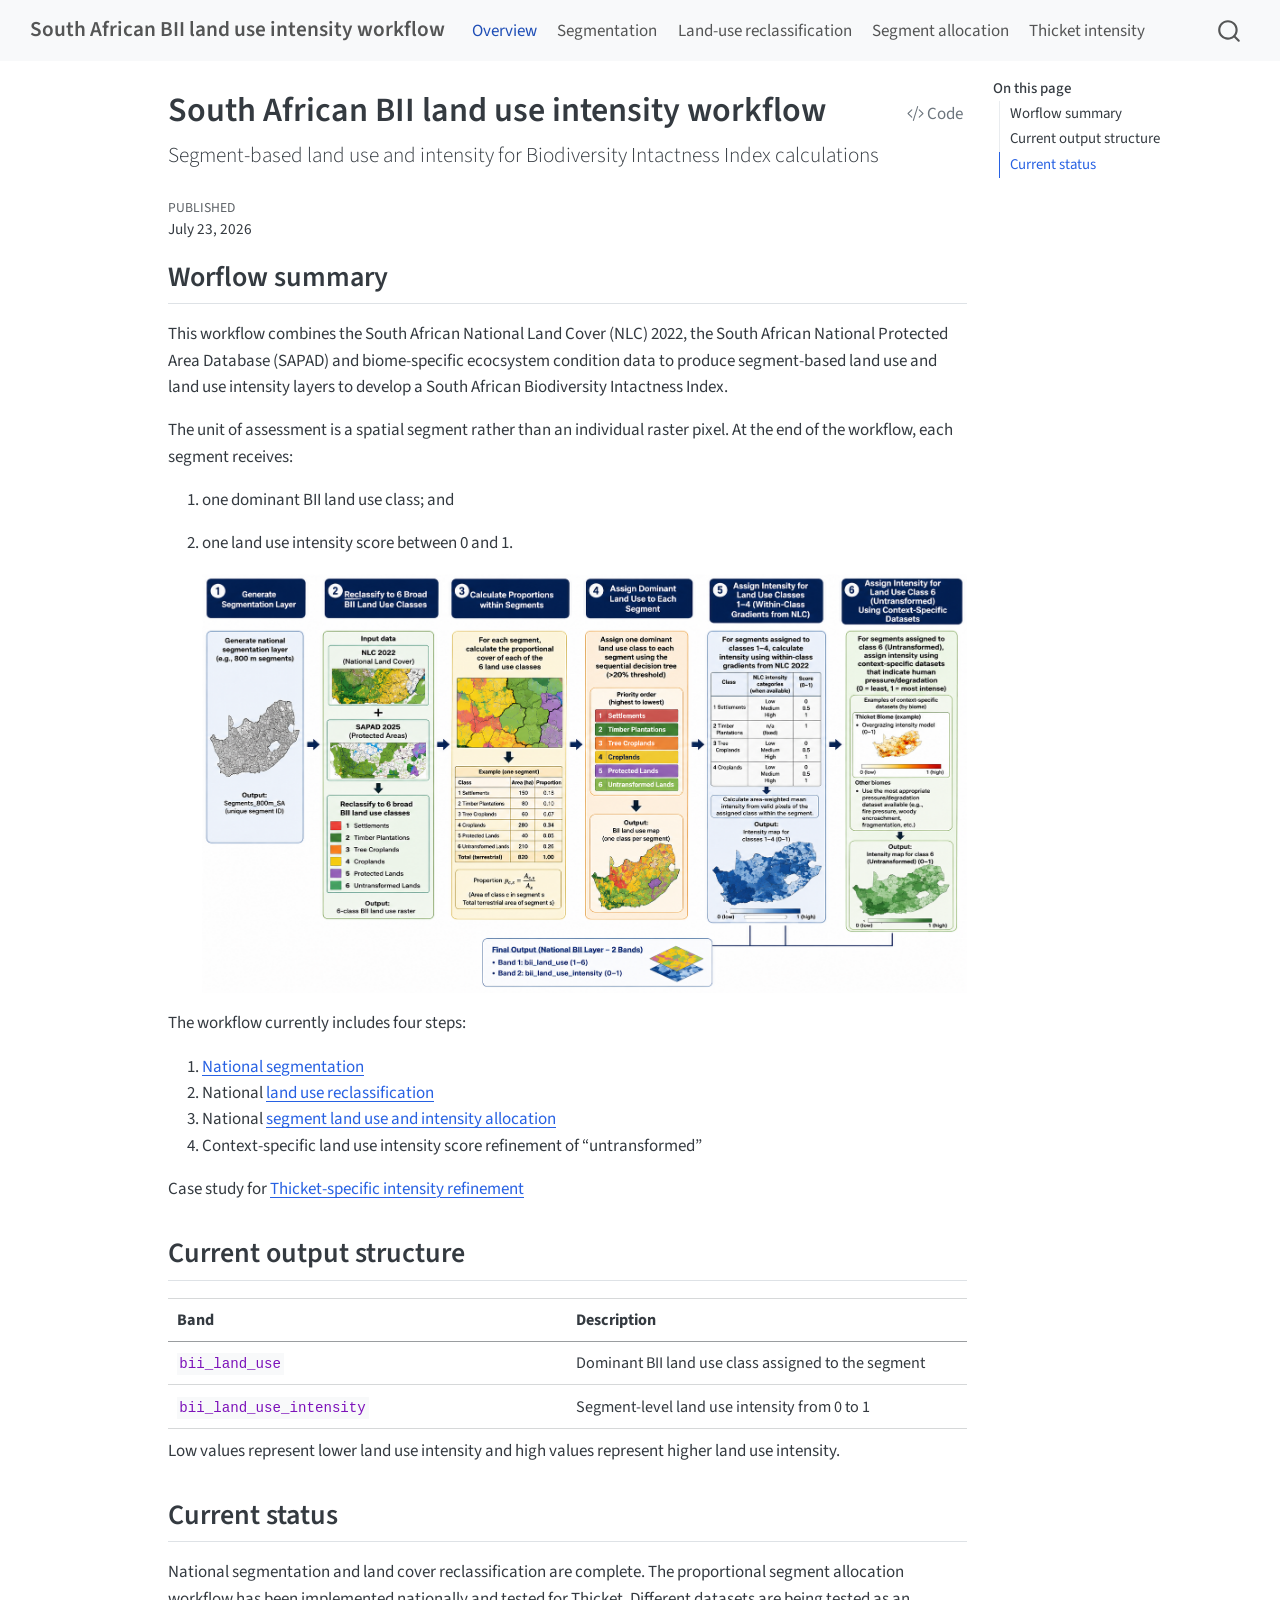
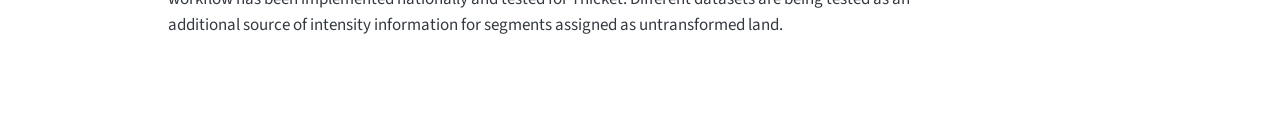
==== docs/index.html @ cb47bb1d "fixed gitignore" ====
<!DOCTYPE html>
<html xmlns="http://www.w3.org/1999/xhtml" lang="en" xml:lang="en"><head>

<meta charset="utf-8">
<meta name="generator" content="quarto-1.6.40">

<meta name="viewport" content="width=device-width, initial-scale=1.0, user-scalable=yes">

<meta name="dcterms.date" content="2026-07-23">

<title>South African BII land use intensity workflow</title>
<style>
code{white-space: pre-wrap;}
span.smallcaps{font-variant: small-caps;}
div.columns{display: flex; gap: min(4vw, 1.5em);}
div.column{flex: auto; overflow-x: auto;}
div.hanging-indent{margin-left: 1.5em; text-indent: -1.5em;}
ul.task-list{list-style: none;}
ul.task-list li input[type="checkbox"] {
  width: 0.8em;
  margin: 0 0.8em 0.2em -1em; /* quarto-specific, see https://github.com/quarto-dev/quarto-cli/issues/4556 */ 
  vertical-align: middle;
}
/* CSS for syntax highlighting */
pre > code.sourceCode { white-space: pre; position: relative; }
pre > code.sourceCode > span { line-height: 1.25; }
pre > code.sourceCode > span:empty { height: 1.2em; }
.sourceCode { overflow: visible; }
code.sourceCode > span { color: inherit; text-decoration: inherit; }
div.sourceCode { margin: 1em 0; }
pre.sourceCode { margin: 0; }
@media screen {
div.sourceCode { overflow: auto; }
}
@media print {
pre > code.sourceCode { white-space: pre-wrap; }
pre > code.sourceCode > span { display: inline-block; text-indent: -5em; padding-left: 5em; }
}
pre.numberSource code
  { counter-reset: source-line 0; }
pre.numberSource code > span
  { position: relative; left: -4em; counter-increment: source-line; }
pre.numberSource code > span > a:first-child::before
  { content: counter(source-line);
    position: relative; left: -1em; text-align: right; vertical-align: baseline;
    border: none; display: inline-block;
    -webkit-touch-callout: none; -webkit-user-select: none;
    -khtml-user-select: none; -moz-user-select: none;
    -ms-user-select: none; user-select: none;
    padding: 0 4px; width: 4em;
  }
pre.numberSource { margin-left: 3em;  padding-left: 4px; }
div.sourceCode
  {   }
@media screen {
pre > code.sourceCode > span > a:first-child::before { text-decoration: underline; }
}
</style>


<script src="site_libs/quarto-nav/quarto-nav.js"></script>
<script src="site_libs/quarto-nav/headroom.min.js"></script>
<script src="site_libs/clipboard/clipboard.min.js"></script>
<script src="site_libs/quarto-search/autocomplete.umd.js"></script>
<script src="site_libs/quarto-search/fuse.min.js"></script>
<script src="site_libs/quarto-search/quarto-search.js"></script>
<meta name="quarto:offset" content="./">
<script src="site_libs/quarto-html/quarto.js"></script>
<script src="site_libs/quarto-html/popper.min.js"></script>
<script src="site_libs/quarto-html/tippy.umd.min.js"></script>
<script src="site_libs/quarto-html/anchor.min.js"></script>
<link href="site_libs/quarto-html/tippy.css" rel="stylesheet">
<link href="site_libs/quarto-html/quarto-syntax-highlighting-549806ee2085284f45b00abea8c6df48.css" rel="stylesheet" id="quarto-text-highlighting-styles">
<script src="site_libs/bootstrap/bootstrap.min.js"></script>
<link href="site_libs/bootstrap/bootstrap-icons.css" rel="stylesheet">
<link href="site_libs/bootstrap/bootstrap-ddd961a2510921635943dfbbd19534c4.min.css" rel="stylesheet" append-hash="true" id="quarto-bootstrap" data-mode="light">
<script id="quarto-search-options" type="application/json">{
  "location": "navbar",
  "copy-button": false,
  "collapse-after": 3,
  "panel-placement": "end",
  "type": "overlay",
  "limit": 50,
  "keyboard-shortcut": [
    "f",
    "/",
    "s"
  ],
  "show-item-context": false,
  "language": {
    "search-no-results-text": "No results",
    "search-matching-documents-text": "matching documents",
    "search-copy-link-title": "Copy link to search",
    "search-hide-matches-text": "Hide additional matches",
    "search-more-match-text": "more match in this document",
    "search-more-matches-text": "more matches in this document",
    "search-clear-button-title": "Clear",
    "search-text-placeholder": "",
    "search-detached-cancel-button-title": "Cancel",
    "search-submit-button-title": "Submit",
    "search-label": "Search"
  }
}</script>


<link rel="stylesheet" href="styles.css">
</head>

<body class="nav-fixed">

<div id="quarto-search-results"></div>
  <header id="quarto-header" class="headroom fixed-top">
    <nav class="navbar navbar-expand-lg " data-bs-theme="dark">
      <div class="navbar-container container-fluid">
      <div class="navbar-brand-container mx-auto">
    <a class="navbar-brand" href="./index.html">
    <span class="navbar-title">South African BII land use intensity workflow</span>
    </a>
  </div>
            <div id="quarto-search" class="" title="Search"></div>
          <button class="navbar-toggler" type="button" data-bs-toggle="collapse" data-bs-target="#navbarCollapse" aria-controls="navbarCollapse" role="menu" aria-expanded="false" aria-label="Toggle navigation" onclick="if (window.quartoToggleHeadroom) { window.quartoToggleHeadroom(); }">
  <span class="navbar-toggler-icon"></span>
</button>
          <div class="collapse navbar-collapse" id="navbarCollapse">
            <ul class="navbar-nav navbar-nav-scroll me-auto">
  <li class="nav-item">
    <a class="nav-link active" href="./index.html" aria-current="page"> 
<span class="menu-text">Overview</span></a>
  </li>  
  <li class="nav-item">
    <a class="nav-link" href="./segmentation.html"> 
<span class="menu-text">Segmentation</span></a>
  </li>  
  <li class="nav-item">
    <a class="nav-link" href="./land-use-reclassification.html"> 
<span class="menu-text">Land-use reclassification</span></a>
  </li>  
  <li class="nav-item">
    <a class="nav-link" href="./segment-allocation.html"> 
<span class="menu-text">Segment allocation</span></a>
  </li>  
  <li class="nav-item">
    <a class="nav-link" href="./thicket-intensity.html"> 
<span class="menu-text">Thicket intensity</span></a>
  </li>  
</ul>
          </div> <!-- /navcollapse -->
            <div class="quarto-navbar-tools">
</div>
      </div> <!-- /container-fluid -->
    </nav>
</header>
<!-- content -->
<div id="quarto-content" class="quarto-container page-columns page-rows-contents page-layout-article page-navbar">
<!-- sidebar -->
<!-- margin-sidebar -->
    <div id="quarto-margin-sidebar" class="sidebar margin-sidebar">
        <nav id="TOC" role="doc-toc" class="toc-active">
    <h2 id="toc-title">On this page</h2>
   
  <ul>
  <li><a href="#worflow-summary" id="toc-worflow-summary" class="nav-link active" data-scroll-target="#worflow-summary">Worflow summary</a></li>
  <li><a href="#current-output-structure" id="toc-current-output-structure" class="nav-link" data-scroll-target="#current-output-structure">Current output structure</a></li>
  <li><a href="#current-status" id="toc-current-status" class="nav-link" data-scroll-target="#current-status">Current status</a></li>
  </ul>
</nav>
    </div>
<!-- main -->
<main class="content" id="quarto-document-content">

<header id="title-block-header" class="quarto-title-block default">
<div class="quarto-title">
<div class="quarto-title-block"><div><h1 class="title">South African BII land use intensity workflow</h1><button type="button" class="btn code-tools-button" id="quarto-code-tools-source"><i class="bi"></i> Code</button></div></div>
<p class="subtitle lead">Segment-based land use and intensity for Biodiversity Intactness Index calculations</p>
</div>



<div class="quarto-title-meta">

    
    <div>
    <div class="quarto-title-meta-heading">Published</div>
    <div class="quarto-title-meta-contents">
      <p class="date">July 23, 2026</p>
    </div>
  </div>
  
    
  </div>
  


</header>


<section id="worflow-summary" class="level2">
<h2 class="anchored" data-anchor-id="worflow-summary">Worflow summary</h2>
<p>This workflow combines the South African National Land Cover (NLC) 2022, the South African National Protected Area Database (SAPAD) and biome-specific ecocsystem condition data to produce segment-based land use and land use intensity layers to develop a South African Biodiversity Intactness Index.</p>
<p>The unit of assessment is a spatial segment rather than an individual raster pixel. At the end of the workflow, each segment receives:</p>
<ol type="1">
<li><p>one dominant BII land use class; and</p></li>
<li><p>one land use intensity score between 0 and 1.</p>
<p><img src="images/workflow.png" class="img-fluid" width="964"></p></li>
</ol>
<p>The workflow currently includes four steps:</p>
<ol type="1">
<li><a href="./segmentation.html">National segmentation</a></li>
<li>National <a href="./land-use-reclassification.html">land use reclassification</a></li>
<li>National <a href="./segment-allocation.html">segment land use and intensity allocation</a></li>
<li>Context-specific land use intensity score refinement of “untransformed”</li>
</ol>
<p>Case study for <a href="./thicket-intensity.html">Thicket-specific intensity refinement</a></p>
</section>
<section id="current-output-structure" class="level2">
<h2 class="anchored" data-anchor-id="current-output-structure">Current output structure</h2>
<table class="caption-top table">
<colgroup>
<col style="width: 50%">
<col style="width: 50%">
</colgroup>
<thead>
<tr class="header">
<th>Band</th>
<th>Description</th>
</tr>
</thead>
<tbody>
<tr class="odd">
<td><code>bii_land_use</code></td>
<td>Dominant BII land use class assigned to the segment</td>
</tr>
<tr class="even">
<td><code>bii_land_use_intensity</code></td>
<td>Segment-level land use intensity from 0 to 1</td>
</tr>
</tbody>
</table>
<p>Low values represent lower land use intensity and high values represent higher land use intensity.</p>
</section>
<section id="current-status" class="level2">
<h2 class="anchored" data-anchor-id="current-status">Current status</h2>
<p>National segmentation and land cover reclassification are complete. The proportional segment allocation workflow has been implemented nationally and tested for Thicket. Different datasets are being tested as an additional source of intensity information for segments assigned as untransformed land.</p>


<!-- -->

</section>

</main> <!-- /main -->
<script id="quarto-html-after-body" type="application/javascript">
window.document.addEventListener("DOMContentLoaded", function (event) {
  const toggleBodyColorMode = (bsSheetEl) => {
    const mode = bsSheetEl.getAttribute("data-mode");
    const bodyEl = window.document.querySelector("body");
    if (mode === "dark") {
      bodyEl.classList.add("quarto-dark");
      bodyEl.classList.remove("quarto-light");
    } else {
      bodyEl.classList.add("quarto-light");
      bodyEl.classList.remove("quarto-dark");
    }
  }
  const toggleBodyColorPrimary = () => {
    const bsSheetEl = window.document.querySelector("link#quarto-bootstrap");
    if (bsSheetEl) {
      toggleBodyColorMode(bsSheetEl);
    }
  }
  toggleBodyColorPrimary();  
  const icon = "";
  const anchorJS = new window.AnchorJS();
  anchorJS.options = {
    placement: 'right',
    icon: icon
  };
  anchorJS.add('.anchored');
  const isCodeAnnotation = (el) => {
    for (const clz of el.classList) {
      if (clz.startsWith('code-annotation-')) {                     
        return true;
      }
    }
    return false;
  }
  const onCopySuccess = function(e) {
    // button target
    const button = e.trigger;
    // don't keep focus
    button.blur();
    // flash "checked"
    button.classList.add('code-copy-button-checked');
    var currentTitle = button.getAttribute("title");
    button.setAttribute("title", "Copied!");
    let tooltip;
    if (window.bootstrap) {
      button.setAttribute("data-bs-toggle", "tooltip");
      button.setAttribute("data-bs-placement", "left");
      button.setAttribute("data-bs-title", "Copied!");
      tooltip = new bootstrap.Tooltip(button, 
        { trigger: "manual", 
          customClass: "code-copy-button-tooltip",
          offset: [0, -8]});
      tooltip.show();    
    }
    setTimeout(function() {
      if (tooltip) {
        tooltip.hide();
        button.removeAttribute("data-bs-title");
        button.removeAttribute("data-bs-toggle");
        button.removeAttribute("data-bs-placement");
      }
      button.setAttribute("title", currentTitle);
      button.classList.remove('code-copy-button-checked');
    }, 1000);
    // clear code selection
    e.clearSelection();
  }
  const getTextToCopy = function(trigger) {
      const codeEl = trigger.previousElementSibling.cloneNode(true);
      for (const childEl of codeEl.children) {
        if (isCodeAnnotation(childEl)) {
          childEl.remove();
        }
      }
      return codeEl.innerText;
  }
  const clipboard = new window.ClipboardJS('.code-copy-button:not([data-in-quarto-modal])', {
    text: getTextToCopy
  });
  clipboard.on('success', onCopySuccess);
  if (window.document.getElementById('quarto-embedded-source-code-modal')) {
    const clipboardModal = new window.ClipboardJS('.code-copy-button[data-in-quarto-modal]', {
      text: getTextToCopy,
      container: window.document.getElementById('quarto-embedded-source-code-modal')
    });
    clipboardModal.on('success', onCopySuccess);
  }
  const viewSource = window.document.getElementById('quarto-view-source') ||
                     window.document.getElementById('quarto-code-tools-source');
  if (viewSource) {
    const sourceUrl = viewSource.getAttribute("data-quarto-source-url");
    viewSource.addEventListener("click", function(e) {
      if (sourceUrl) {
        // rstudio viewer pane
        if (/\bcapabilities=\b/.test(window.location)) {
          window.open(sourceUrl);
        } else {
          window.location.href = sourceUrl;
        }
      } else {
        const modal = new bootstrap.Modal(document.getElementById('quarto-embedded-source-code-modal'));
        modal.show();
      }
      return false;
    });
  }
  function toggleCodeHandler(show) {
    return function(e) {
      const detailsSrc = window.document.querySelectorAll(".cell > details > .sourceCode");
      for (let i=0; i<detailsSrc.length; i++) {
        const details = detailsSrc[i].parentElement;
        if (show) {
          details.open = true;
        } else {
          details.removeAttribute("open");
        }
      }
      const cellCodeDivs = window.document.querySelectorAll(".cell > .sourceCode");
      const fromCls = show ? "hidden" : "unhidden";
      const toCls = show ? "unhidden" : "hidden";
      for (let i=0; i<cellCodeDivs.length; i++) {
        const codeDiv = cellCodeDivs[i];
        if (codeDiv.classList.contains(fromCls)) {
          codeDiv.classList.remove(fromCls);
          codeDiv.classList.add(toCls);
        } 
      }
      return false;
    }
  }
  const hideAllCode = window.document.getElementById("quarto-hide-all-code");
  if (hideAllCode) {
    hideAllCode.addEventListener("click", toggleCodeHandler(false));
  }
  const showAllCode = window.document.getElementById("quarto-show-all-code");
  if (showAllCode) {
    showAllCode.addEventListener("click", toggleCodeHandler(true));
  }
    var localhostRegex = new RegExp(/^(?:http|https):\/\/localhost\:?[0-9]*\//);
    var mailtoRegex = new RegExp(/^mailto:/);
      var filterRegex = new RegExp('/' + window.location.host + '/');
    var isInternal = (href) => {
        return filterRegex.test(href) || localhostRegex.test(href) || mailtoRegex.test(href);
    }
    // Inspect non-navigation links and adorn them if external
 	var links = window.document.querySelectorAll('a[href]:not(.nav-link):not(.navbar-brand):not(.toc-action):not(.sidebar-link):not(.sidebar-item-toggle):not(.pagination-link):not(.no-external):not([aria-hidden]):not(.dropdown-item):not(.quarto-navigation-tool):not(.about-link)');
    for (var i=0; i<links.length; i++) {
      const link = links[i];
      if (!isInternal(link.href)) {
        // undo the damage that might have been done by quarto-nav.js in the case of
        // links that we want to consider external
        if (link.dataset.originalHref !== undefined) {
          link.href = link.dataset.originalHref;
        }
      }
    }
  function tippyHover(el, contentFn, onTriggerFn, onUntriggerFn) {
    const config = {
      allowHTML: true,
      maxWidth: 500,
      delay: 100,
      arrow: false,
      appendTo: function(el) {
          return el.parentElement;
      },
      interactive: true,
      interactiveBorder: 10,
      theme: 'quarto',
      placement: 'bottom-start',
    };
    if (contentFn) {
      config.content = contentFn;
    }
    if (onTriggerFn) {
      config.onTrigger = onTriggerFn;
    }
    if (onUntriggerFn) {
      config.onUntrigger = onUntriggerFn;
    }
    window.tippy(el, config); 
  }
  const noterefs = window.document.querySelectorAll('a[role="doc-noteref"]');
  for (var i=0; i<noterefs.length; i++) {
    const ref = noterefs[i];
    tippyHover(ref, function() {
      // use id or data attribute instead here
      let href = ref.getAttribute('data-footnote-href') || ref.getAttribute('href');
      try { href = new URL(href).hash; } catch {}
      const id = href.replace(/^#\/?/, "");
      const note = window.document.getElementById(id);
      if (note) {
        return note.innerHTML;
      } else {
        return "";
      }
    });
  }
  const xrefs = window.document.querySelectorAll('a.quarto-xref');
  const processXRef = (id, note) => {
    // Strip column container classes
    const stripColumnClz = (el) => {
      el.classList.remove("page-full", "page-columns");
      if (el.children) {
        for (const child of el.children) {
          stripColumnClz(child);
        }
      }
    }
    stripColumnClz(note)
    if (id === null || id.startsWith('sec-')) {
      // Special case sections, only their first couple elements
      const container = document.createElement("div");
      if (note.children && note.children.length > 2) {
        container.appendChild(note.children[0].cloneNode(true));
        for (let i = 1; i < note.children.length; i++) {
          const child = note.children[i];
          if (child.tagName === "P" && child.innerText === "") {
            continue;
          } else {
            container.appendChild(child.cloneNode(true));
            break;
          }
        }
        if (window.Quarto?.typesetMath) {
          window.Quarto.typesetMath(container);
        }
        return container.innerHTML
      } else {
        if (window.Quarto?.typesetMath) {
          window.Quarto.typesetMath(note);
        }
        return note.innerHTML;
      }
    } else {
      // Remove any anchor links if they are present
      const anchorLink = note.querySelector('a.anchorjs-link');
      if (anchorLink) {
        anchorLink.remove();
      }
      if (window.Quarto?.typesetMath) {
        window.Quarto.typesetMath(note);
      }
      if (note.classList.contains("callout")) {
        return note.outerHTML;
      } else {
        return note.innerHTML;
      }
    }
  }
  for (var i=0; i<xrefs.length; i++) {
    const xref = xrefs[i];
    tippyHover(xref, undefined, function(instance) {
      instance.disable();
      let url = xref.getAttribute('href');
      let hash = undefined; 
      if (url.startsWith('#')) {
        hash = url;
      } else {
        try { hash = new URL(url).hash; } catch {}
      }
      if (hash) {
        const id = hash.replace(/^#\/?/, "");
        const note = window.document.getElementById(id);
        if (note !== null) {
          try {
            const html = processXRef(id, note.cloneNode(true));
            instance.setContent(html);
          } finally {
            instance.enable();
            instance.show();
          }
        } else {
          // See if we can fetch this
          fetch(url.split('#')[0])
          .then(res => res.text())
          .then(html => {
            const parser = new DOMParser();
            const htmlDoc = parser.parseFromString(html, "text/html");
            const note = htmlDoc.getElementById(id);
            if (note !== null) {
              const html = processXRef(id, note);
              instance.setContent(html);
            } 
          }).finally(() => {
            instance.enable();
            instance.show();
          });
        }
      } else {
        // See if we can fetch a full url (with no hash to target)
        // This is a special case and we should probably do some content thinning / targeting
        fetch(url)
        .then(res => res.text())
        .then(html => {
          const parser = new DOMParser();
          const htmlDoc = parser.parseFromString(html, "text/html");
          const note = htmlDoc.querySelector('main.content');
          if (note !== null) {
            // This should only happen for chapter cross references
            // (since there is no id in the URL)
            // remove the first header
            if (note.children.length > 0 && note.children[0].tagName === "HEADER") {
              note.children[0].remove();
            }
            const html = processXRef(null, note);
            instance.setContent(html);
          } 
        }).finally(() => {
          instance.enable();
          instance.show();
        });
      }
    }, function(instance) {
    });
  }
      let selectedAnnoteEl;
      const selectorForAnnotation = ( cell, annotation) => {
        let cellAttr = 'data-code-cell="' + cell + '"';
        let lineAttr = 'data-code-annotation="' +  annotation + '"';
        const selector = 'span[' + cellAttr + '][' + lineAttr + ']';
        return selector;
      }
      const selectCodeLines = (annoteEl) => {
        const doc = window.document;
        const targetCell = annoteEl.getAttribute("data-target-cell");
        const targetAnnotation = annoteEl.getAttribute("data-target-annotation");
        const annoteSpan = window.document.querySelector(selectorForAnnotation(targetCell, targetAnnotation));
        const lines = annoteSpan.getAttribute("data-code-lines").split(",");
        const lineIds = lines.map((line) => {
          return targetCell + "-" + line;
        })
        let top = null;
        let height = null;
        let parent = null;
        if (lineIds.length > 0) {
            //compute the position of the single el (top and bottom and make a div)
            const el = window.document.getElementById(lineIds[0]);
            top = el.offsetTop;
            height = el.offsetHeight;
            parent = el.parentElement.parentElement;
          if (lineIds.length > 1) {
            const lastEl = window.document.getElementById(lineIds[lineIds.length - 1]);
            const bottom = lastEl.offsetTop + lastEl.offsetHeight;
            height = bottom - top;
          }
          if (top !== null && height !== null && parent !== null) {
            // cook up a div (if necessary) and position it 
            let div = window.document.getElementById("code-annotation-line-highlight");
            if (div === null) {
              div = window.document.createElement("div");
              div.setAttribute("id", "code-annotation-line-highlight");
              div.style.position = 'absolute';
              parent.appendChild(div);
            }
            div.style.top = top - 2 + "px";
            div.style.height = height + 4 + "px";
            div.style.left = 0;
            let gutterDiv = window.document.getElementById("code-annotation-line-highlight-gutter");
            if (gutterDiv === null) {
              gutterDiv = window.document.createElement("div");
              gutterDiv.setAttribute("id", "code-annotation-line-highlight-gutter");
              gutterDiv.style.position = 'absolute';
              const codeCell = window.document.getElementById(targetCell);
              const gutter = codeCell.querySelector('.code-annotation-gutter');
              gutter.appendChild(gutterDiv);
            }
            gutterDiv.style.top = top - 2 + "px";
            gutterDiv.style.height = height + 4 + "px";
          }
          selectedAnnoteEl = annoteEl;
        }
      };
      const unselectCodeLines = () => {
        const elementsIds = ["code-annotation-line-highlight", "code-annotation-line-highlight-gutter"];
        elementsIds.forEach((elId) => {
          const div = window.document.getElementById(elId);
          if (div) {
            div.remove();
          }
        });
        selectedAnnoteEl = undefined;
      };
        // Handle positioning of the toggle
    window.addEventListener(
      "resize",
      throttle(() => {
        elRect = undefined;
        if (selectedAnnoteEl) {
          selectCodeLines(selectedAnnoteEl);
        }
      }, 10)
    );
    function throttle(fn, ms) {
    let throttle = false;
    let timer;
      return (...args) => {
        if(!throttle) { // first call gets through
            fn.apply(this, args);
            throttle = true;
        } else { // all the others get throttled
            if(timer) clearTimeout(timer); // cancel #2
            timer = setTimeout(() => {
              fn.apply(this, args);
              timer = throttle = false;
            }, ms);
        }
      };
    }
      // Attach click handler to the DT
      const annoteDls = window.document.querySelectorAll('dt[data-target-cell]');
      for (const annoteDlNode of annoteDls) {
        annoteDlNode.addEventListener('click', (event) => {
          const clickedEl = event.target;
          if (clickedEl !== selectedAnnoteEl) {
            unselectCodeLines();
            const activeEl = window.document.querySelector('dt[data-target-cell].code-annotation-active');
            if (activeEl) {
              activeEl.classList.remove('code-annotation-active');
            }
            selectCodeLines(clickedEl);
            clickedEl.classList.add('code-annotation-active');
          } else {
            // Unselect the line
            unselectCodeLines();
            clickedEl.classList.remove('code-annotation-active');
          }
        });
      }
  const findCites = (el) => {
    const parentEl = el.parentElement;
    if (parentEl) {
      const cites = parentEl.dataset.cites;
      if (cites) {
        return {
          el,
          cites: cites.split(' ')
        };
      } else {
        return findCites(el.parentElement)
      }
    } else {
      return undefined;
    }
  };
  var bibliorefs = window.document.querySelectorAll('a[role="doc-biblioref"]');
  for (var i=0; i<bibliorefs.length; i++) {
    const ref = bibliorefs[i];
    const citeInfo = findCites(ref);
    if (citeInfo) {
      tippyHover(citeInfo.el, function() {
        var popup = window.document.createElement('div');
        citeInfo.cites.forEach(function(cite) {
          var citeDiv = window.document.createElement('div');
          citeDiv.classList.add('hanging-indent');
          citeDiv.classList.add('csl-entry');
          var biblioDiv = window.document.getElementById('ref-' + cite);
          if (biblioDiv) {
            citeDiv.innerHTML = biblioDiv.innerHTML;
          }
          popup.appendChild(citeDiv);
        });
        return popup.innerHTML;
      });
    }
  }
});
</script><div class="modal fade" id="quarto-embedded-source-code-modal" tabindex="-1" aria-labelledby="quarto-embedded-source-code-modal-label" aria-hidden="true"><div class="modal-dialog modal-dialog-scrollable"><div class="modal-content"><div class="modal-header"><h5 class="modal-title" id="quarto-embedded-source-code-modal-label">Source Code</h5><button class="btn-close" data-bs-dismiss="modal"></button></div><div class="modal-body"><div class="">
<div class="sourceCode" id="cb1" data-shortcodes="false"><pre class="sourceCode markdown code-with-copy"><code class="sourceCode markdown"><span id="cb1-1"><a href="#cb1-1" aria-hidden="true" tabindex="-1"></a><span class="co">---</span></span>
<span id="cb1-2"><a href="#cb1-2" aria-hidden="true" tabindex="-1"></a><span class="an">title:</span><span class="co"> "South African BII land use intensity workflow"</span></span>
<span id="cb1-3"><a href="#cb1-3" aria-hidden="true" tabindex="-1"></a><span class="an">subtitle:</span><span class="co"> "Segment-based land use and intensity for Biodiversity Intactness Index calculations"</span></span>
<span id="cb1-4"><a href="#cb1-4" aria-hidden="true" tabindex="-1"></a><span class="an">date:</span><span class="co"> "23 July 2026"</span></span>
<span id="cb1-5"><a href="#cb1-5" aria-hidden="true" tabindex="-1"></a><span class="co">---</span></span>
<span id="cb1-6"><a href="#cb1-6" aria-hidden="true" tabindex="-1"></a></span>
<span id="cb1-7"><a href="#cb1-7" aria-hidden="true" tabindex="-1"></a><span class="fu">## Worflow summary</span></span>
<span id="cb1-8"><a href="#cb1-8" aria-hidden="true" tabindex="-1"></a></span>
<span id="cb1-9"><a href="#cb1-9" aria-hidden="true" tabindex="-1"></a>This workflow combines the South African National Land Cover (NLC) 2022, the South African National Protected Area Database (SAPAD) and biome-specific ecocsystem condition data to produce segment-based land use and land use intensity layers to develop a South African Biodiversity Intactness Index.</span>
<span id="cb1-10"><a href="#cb1-10" aria-hidden="true" tabindex="-1"></a></span>
<span id="cb1-11"><a href="#cb1-11" aria-hidden="true" tabindex="-1"></a>The unit of assessment is a spatial segment rather than an individual raster pixel. At the end of the workflow, each segment receives:</span>
<span id="cb1-12"><a href="#cb1-12" aria-hidden="true" tabindex="-1"></a></span>
<span id="cb1-13"><a href="#cb1-13" aria-hidden="true" tabindex="-1"></a><span class="ss">1.  </span>one dominant BII land use class; and</span>
<span id="cb1-14"><a href="#cb1-14" aria-hidden="true" tabindex="-1"></a></span>
<span id="cb1-15"><a href="#cb1-15" aria-hidden="true" tabindex="-1"></a><span class="ss">2.  </span>one land use intensity score between 0 and 1.</span>
<span id="cb1-16"><a href="#cb1-16" aria-hidden="true" tabindex="-1"></a></span>
<span id="cb1-17"><a href="#cb1-17" aria-hidden="true" tabindex="-1"></a>    <span class="al">![](images/workflow.png)</span>{width="964"}</span>
<span id="cb1-18"><a href="#cb1-18" aria-hidden="true" tabindex="-1"></a></span>
<span id="cb1-19"><a href="#cb1-19" aria-hidden="true" tabindex="-1"></a>The workflow currently includes four steps:</span>
<span id="cb1-20"><a href="#cb1-20" aria-hidden="true" tabindex="-1"></a></span>
<span id="cb1-21"><a href="#cb1-21" aria-hidden="true" tabindex="-1"></a><span class="ss">1.  </span><span class="co">[</span><span class="ot">National segmentation</span><span class="co">](segmentation.qmd)</span></span>
<span id="cb1-22"><a href="#cb1-22" aria-hidden="true" tabindex="-1"></a><span class="ss">2.  </span>National <span class="co">[</span><span class="ot">land use reclassification</span><span class="co">](land-use-reclassification.qmd)</span></span>
<span id="cb1-23"><a href="#cb1-23" aria-hidden="true" tabindex="-1"></a><span class="ss">3.  </span>National <span class="co">[</span><span class="ot">segment land use and intensity allocation</span><span class="co">](segment-allocation.qmd)</span></span>
<span id="cb1-24"><a href="#cb1-24" aria-hidden="true" tabindex="-1"></a><span class="ss">4.  </span>Context-specific land use intensity score refinement of "untransformed"</span>
<span id="cb1-25"><a href="#cb1-25" aria-hidden="true" tabindex="-1"></a></span>
<span id="cb1-26"><a href="#cb1-26" aria-hidden="true" tabindex="-1"></a>Case study for <span class="co">[</span><span class="ot">Thicket-specific intensity refinement</span><span class="co">](thicket-intensity.qmd)</span></span>
<span id="cb1-27"><a href="#cb1-27" aria-hidden="true" tabindex="-1"></a></span>
<span id="cb1-28"><a href="#cb1-28" aria-hidden="true" tabindex="-1"></a><span class="fu">## Current output structure</span></span>
<span id="cb1-29"><a href="#cb1-29" aria-hidden="true" tabindex="-1"></a></span>
<span id="cb1-30"><a href="#cb1-30" aria-hidden="true" tabindex="-1"></a>| Band                     | Description                                         |</span>
<span id="cb1-31"><a href="#cb1-31" aria-hidden="true" tabindex="-1"></a>|------------------------------------|------------------------------------|</span>
<span id="cb1-32"><a href="#cb1-32" aria-hidden="true" tabindex="-1"></a>| <span class="in">`bii_land_use`</span>           | Dominant BII land use class assigned to the segment |</span>
<span id="cb1-33"><a href="#cb1-33" aria-hidden="true" tabindex="-1"></a>| <span class="in">`bii_land_use_intensity`</span> | Segment-level land use intensity from 0 to 1        |</span>
<span id="cb1-34"><a href="#cb1-34" aria-hidden="true" tabindex="-1"></a></span>
<span id="cb1-35"><a href="#cb1-35" aria-hidden="true" tabindex="-1"></a>Low values represent lower land use intensity and high values represent higher land use intensity.</span>
<span id="cb1-36"><a href="#cb1-36" aria-hidden="true" tabindex="-1"></a></span>
<span id="cb1-37"><a href="#cb1-37" aria-hidden="true" tabindex="-1"></a><span class="fu">## Current status</span></span>
<span id="cb1-38"><a href="#cb1-38" aria-hidden="true" tabindex="-1"></a></span>
<span id="cb1-39"><a href="#cb1-39" aria-hidden="true" tabindex="-1"></a>National segmentation and land cover reclassification are complete. The proportional segment allocation workflow has been implemented nationally and tested for Thicket. Different datasets are being tested as an additional source of intensity information for segments assigned as untransformed land.</span></code><button title="Copy to Clipboard" class="code-copy-button" data-in-quarto-modal=""><i class="bi"></i></button></pre></div>
</div></div></div></div></div>
</div> <!-- /content -->




</body></html>
---- docs/site_libs/quarto-html/tippy.css ----
.tippy-box[data-animation=fade][data-state=hidden]{opacity:0}[data-tippy-root]{max-width:calc(100vw - 10px)}.tippy-box{position:relative;background-color:#333;color:#fff;border-radius:4px;font-size:14px;line-height:1.4;white-space:normal;outline:0;transition-property:transform,visibility,opacity}.tippy-box[data-placement^=top]>.tippy-arrow{bottom:0}.tippy-box[data-placement^=top]>.tippy-arrow:before{bottom:-7px;left:0;border-width:8px 8px 0;border-top-color:initial;transform-origin:center top}.tippy-box[data-placement^=bottom]>.tippy-arrow{top:0}.tippy-box[data-placement^=bottom]>.tippy-arrow:before{top:-7px;left:0;border-width:0 8px 8px;border-bottom-color:initial;transform-origin:center bottom}.tippy-box[data-placement^=left]>.tippy-arrow{right:0}.tippy-box[data-placement^=left]>.tippy-arrow:before{border-width:8px 0 8px 8px;border-left-color:initial;right:-7px;transform-origin:center left}.tippy-box[data-placement^=right]>.tippy-arrow{left:0}.tippy-box[data-placement^=right]>.tippy-arrow:before{left:-7px;border-width:8px 8px 8px 0;border-right-color:initial;transform-origin:center right}.tippy-box[data-inertia][data-state=visible]{transition-timing-function:cubic-bezier(.54,1.5,.38,1.11)}.tippy-arrow{width:16px;height:16px;color:#333}.tippy-arrow:before{content:"";position:absolute;border-color:transparent;border-style:solid}.tippy-content{position:relative;padding:5px 9px;z-index:1}
---- docs/site_libs/quarto-html/quarto-syntax-highlighting-549806ee2085284f45b00abea8c6df48.css ----
/* quarto syntax highlight colors */
:root {
  --quarto-hl-ot-color: #003B4F;
  --quarto-hl-at-color: #657422;
  --quarto-hl-ss-color: #20794D;
  --quarto-hl-an-color: #5E5E5E;
  --quarto-hl-fu-color: #4758AB;
  --quarto-hl-st-color: #20794D;
  --quarto-hl-cf-color: #003B4F;
  --quarto-hl-op-color: #5E5E5E;
  --quarto-hl-er-color: #AD0000;
  --quarto-hl-bn-color: #AD0000;
  --quarto-hl-al-color: #AD0000;
  --quarto-hl-va-color: #111111;
  --quarto-hl-bu-color: inherit;
  --quarto-hl-ex-color: inherit;
  --quarto-hl-pp-color: #AD0000;
  --quarto-hl-in-color: #5E5E5E;
  --quarto-hl-vs-color: #20794D;
  --quarto-hl-wa-color: #5E5E5E;
  --quarto-hl-do-color: #5E5E5E;
  --quarto-hl-im-color: #00769E;
  --quarto-hl-ch-color: #20794D;
  --quarto-hl-dt-color: #AD0000;
  --quarto-hl-fl-color: #AD0000;
  --quarto-hl-co-color: #5E5E5E;
  --quarto-hl-cv-color: #5E5E5E;
  --quarto-hl-cn-color: #8f5902;
  --quarto-hl-sc-color: #5E5E5E;
  --quarto-hl-dv-color: #AD0000;
  --quarto-hl-kw-color: #003B4F;
}

/* other quarto variables */
:root {
  --quarto-font-monospace: SFMono-Regular, Menlo, Monaco, Consolas, "Liberation Mono", "Courier New", monospace;
}

pre > code.sourceCode > span {
  color: #003B4F;
}

code span {
  color: #003B4F;
}

code.sourceCode > span {
  color: #003B4F;
}

div.sourceCode,
div.sourceCode pre.sourceCode {
  color: #003B4F;
}

code span.ot {
  color: #003B4F;
  font-style: inherit;
}

code span.at {
  color: #657422;
  font-style: inherit;
}

code span.ss {
  color: #20794D;
  font-style: inherit;
}

code span.an {
  color: #5E5E5E;
  font-style: inherit;
}

code span.fu {
  color: #4758AB;
  font-style: inherit;
}

code span.st {
  color: #20794D;
  font-style: inherit;
}

code span.cf {
  color: #003B4F;
  font-weight: bold;
  font-style: inherit;
}

code span.op {
  color: #5E5E5E;
  font-style: inherit;
}

code span.er {
  color: #AD0000;
  font-style: inherit;
}

code span.bn {
  color: #AD0000;
  font-style: inherit;
}

code span.al {
  color: #AD0000;
  font-style: inherit;
}

code span.va {
  color: #111111;
  font-style: inherit;
}

code span.bu {
  font-style: inherit;
}

code span.ex {
  font-style: inherit;
}

code span.pp {
  color: #AD0000;
  font-style: inherit;
}

code span.in {
  color: #5E5E5E;
  font-style: inherit;
}

code span.vs {
  color: #20794D;
  font-style: inherit;
}

code span.wa {
  color: #5E5E5E;
  font-style: italic;
}

code span.do {
  color: #5E5E5E;
  font-style: italic;
}

code span.im {
  color: #00769E;
  font-style: inherit;
}

code span.ch {
  color: #20794D;
  font-style: inherit;
}

code span.dt {
  color: #AD0000;
  font-style: inherit;
}

code span.fl {
  color: #AD0000;
  font-style: inherit;
}

code span.co {
  color: #5E5E5E;
  font-style: inherit;
}

code span.cv {
  color: #5E5E5E;
  font-style: italic;
}

code span.cn {
  color: #8f5902;
  font-style: inherit;
}

code span.sc {
  color: #5E5E5E;
  font-style: inherit;
}

code span.dv {
  color: #AD0000;
  font-style: inherit;
}

code span.kw {
  color: #003B4F;
  font-weight: bold;
  font-style: inherit;
}

.prevent-inlining {
  content: "</";
}

/*# sourceMappingURL=ae99138f4fbc2fb4c9f5e5cd69c22459.css.map */
---- docs/styles.css ----
body {
  line-height: 1.55;
}
.navbar-title {
  font-weight: 600;
}
h2 {
  margin-top: 2rem;
}
table {
  font-size: 0.95rem;
}
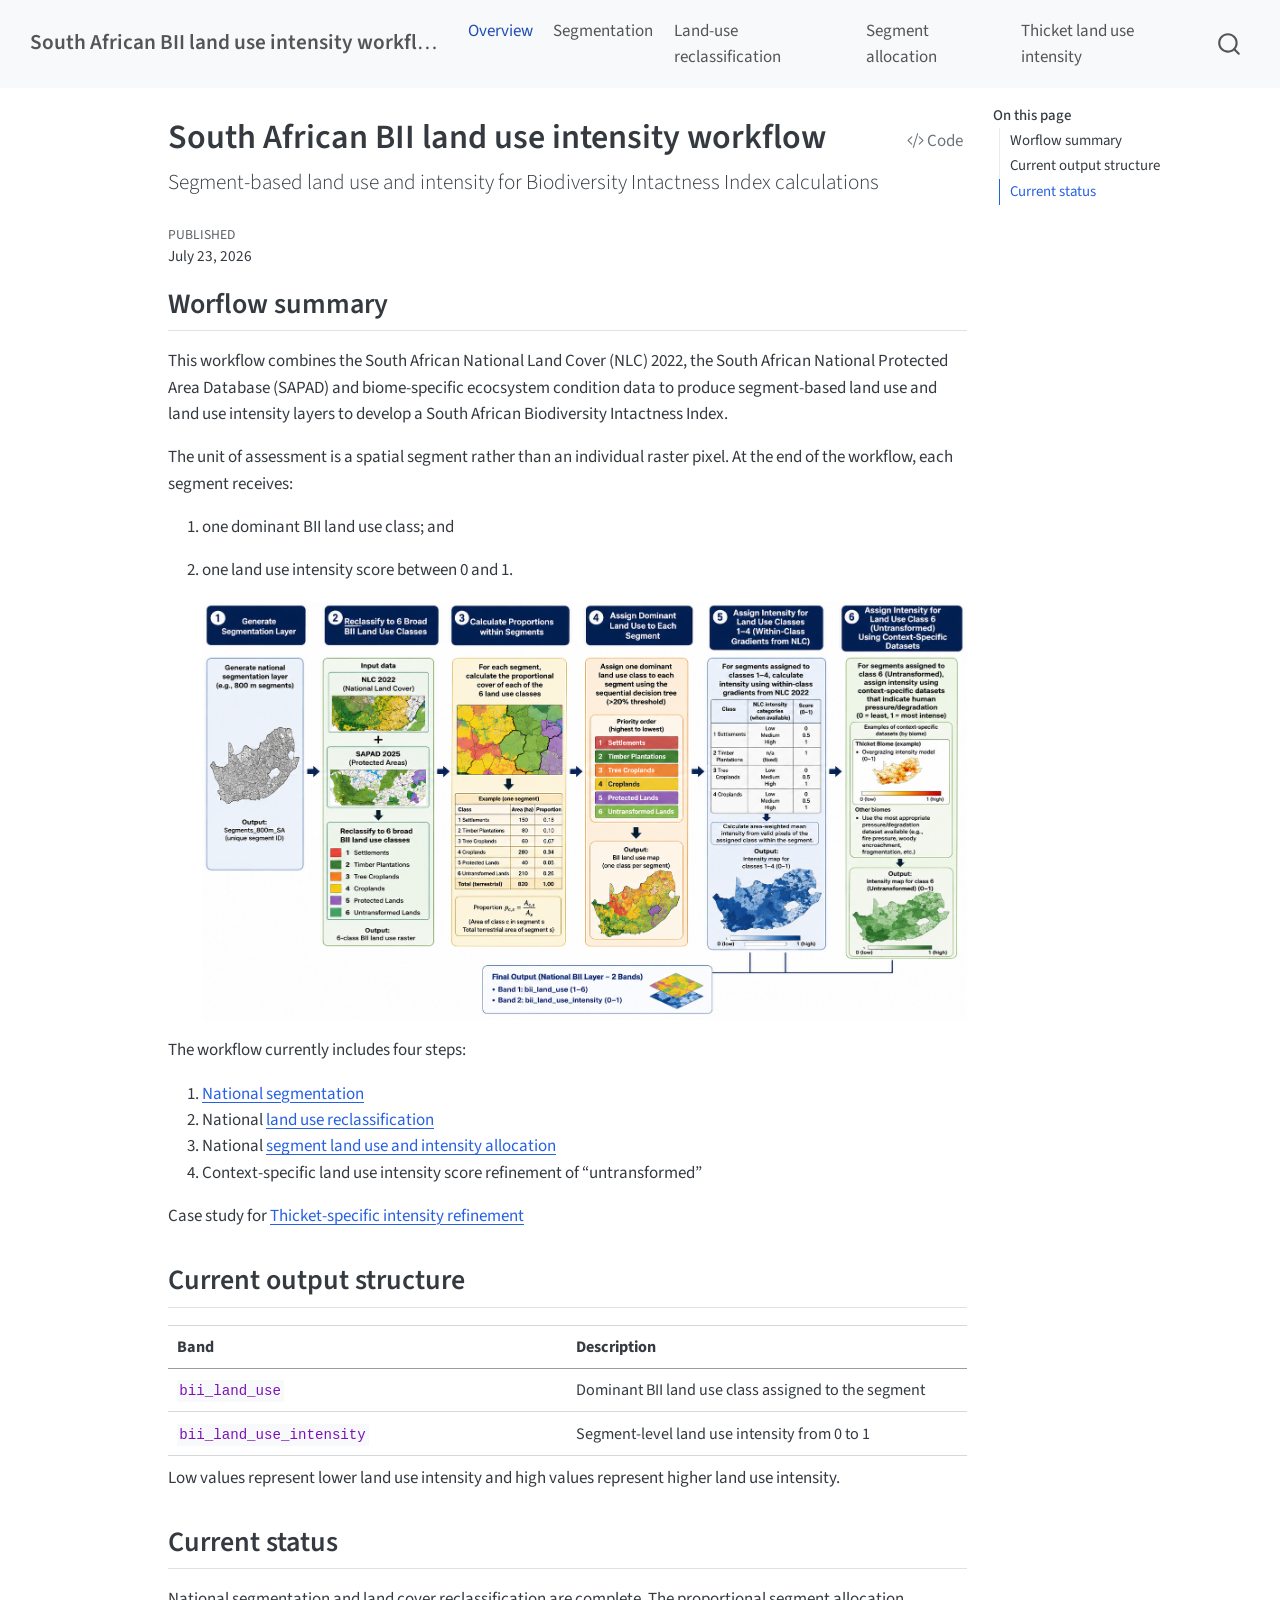
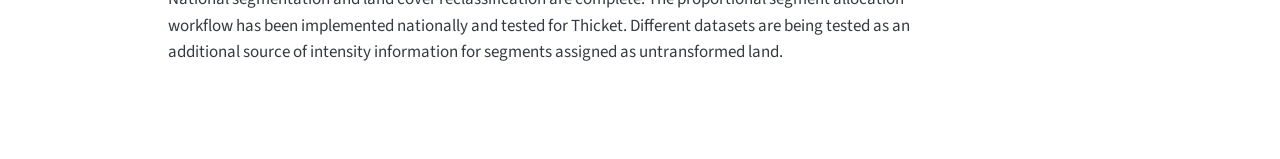
==== commit 64fe7f57: "content update" ====
--- a/docs/index.html
+++ b/docs/index.html
@@ -141,7 +141,7 @@
   </li>  
   <li class="nav-item">
     <a class="nav-link" href="./thicket-intensity.html"> 
-<span class="menu-text">Thicket intensity</span></a>
+<span class="menu-text">Thicket land use intensity</span></a>
   </li>  
 </ul>
           </div> <!-- /navcollapse -->
@@ -743,7 +743,7 @@
 <span id="cb1-25"><a href="#cb1-25" aria-hidden="true" tabindex="-1"></a></span>
 <span id="cb1-26"><a href="#cb1-26" aria-hidden="true" tabindex="-1"></a>Case study for <span class="co">[</span><span class="ot">Thicket-specific intensity refinement</span><span class="co">](thicket-intensity.qmd)</span></span>
 <span id="cb1-27"><a href="#cb1-27" aria-hidden="true" tabindex="-1"></a></span>
-<span id="cb1-28"><a href="#cb1-28" aria-hidden="true" tabindex="-1"></a><span class="fu">## Current output structure</span></span>
+<span id="cb1-28"><a href="#cb1-28" aria-hidden="true" tabindex="-1"></a><span class="fu">## Planned outputs</span></span>
 <span id="cb1-29"><a href="#cb1-29" aria-hidden="true" tabindex="-1"></a></span>
 <span id="cb1-30"><a href="#cb1-30" aria-hidden="true" tabindex="-1"></a>| Band                     | Description                                         |</span>
 <span id="cb1-31"><a href="#cb1-31" aria-hidden="true" tabindex="-1"></a>|------------------------------------|------------------------------------|</span>
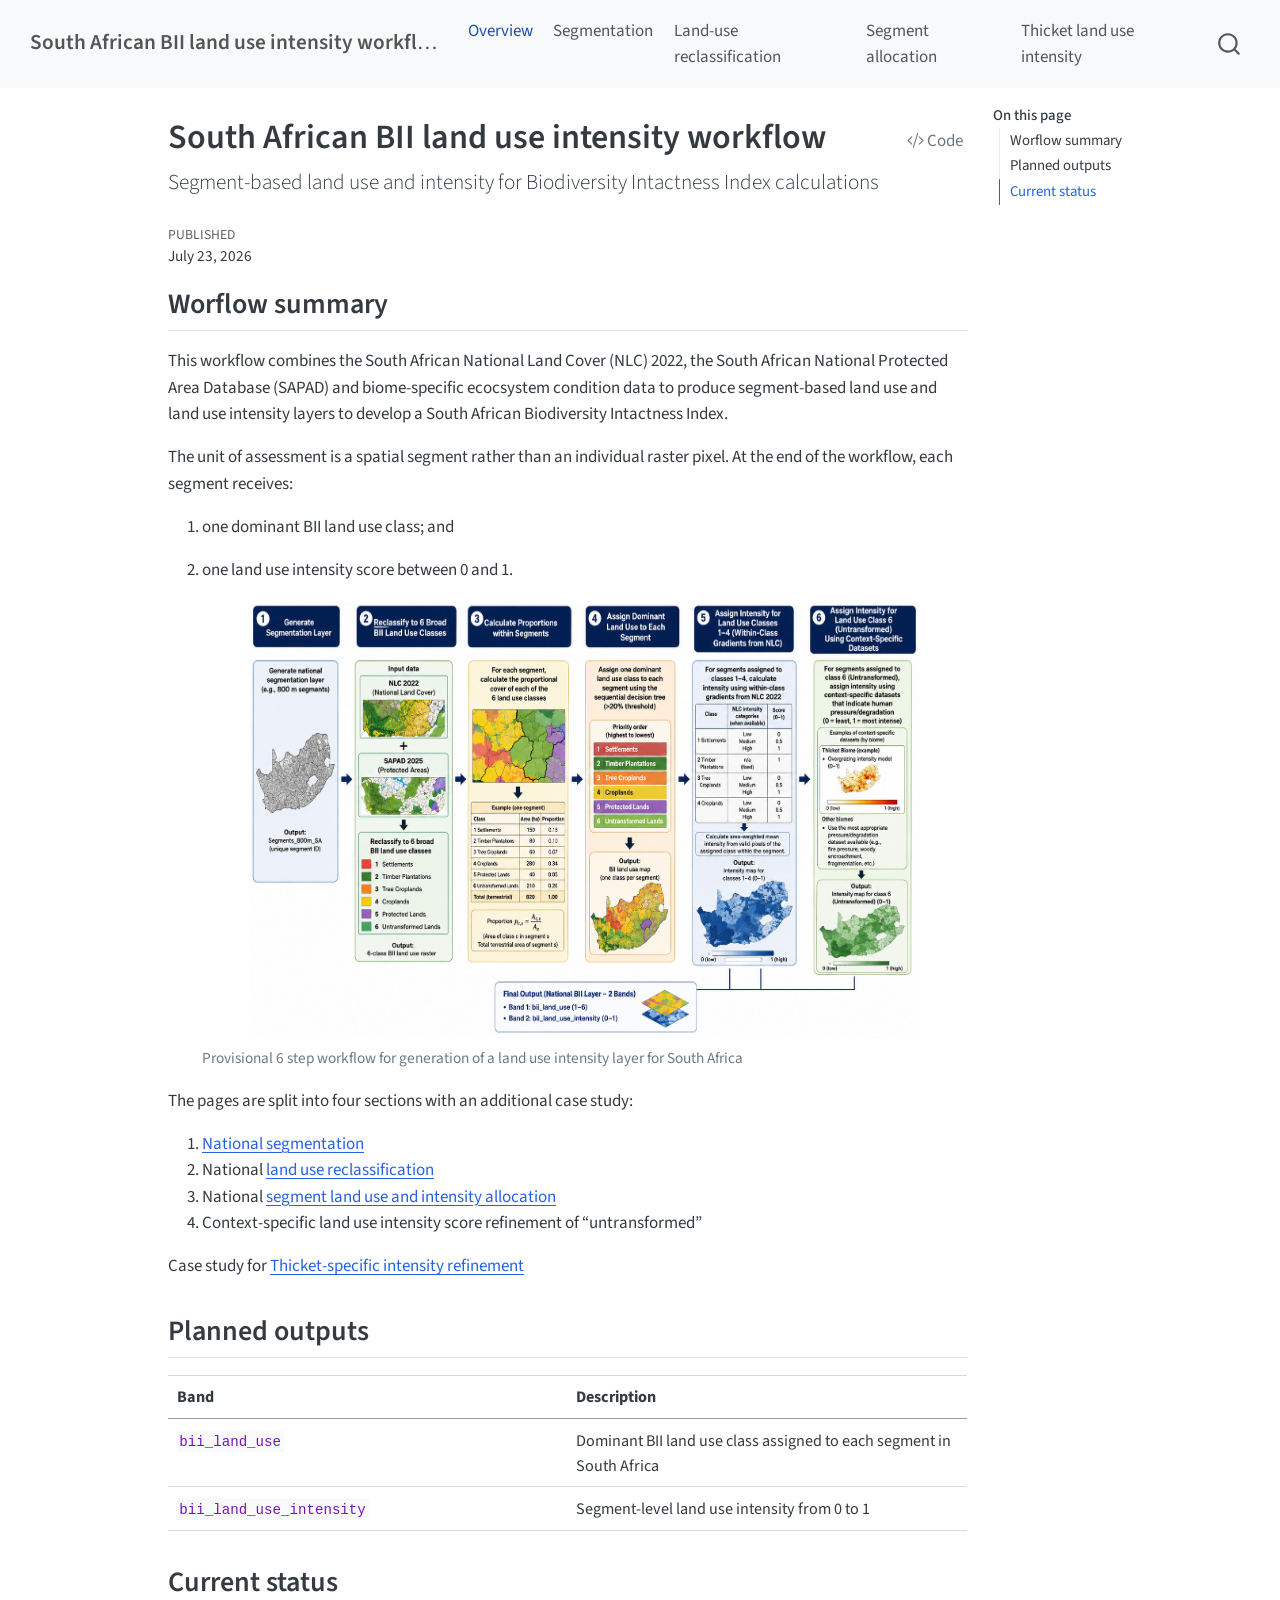
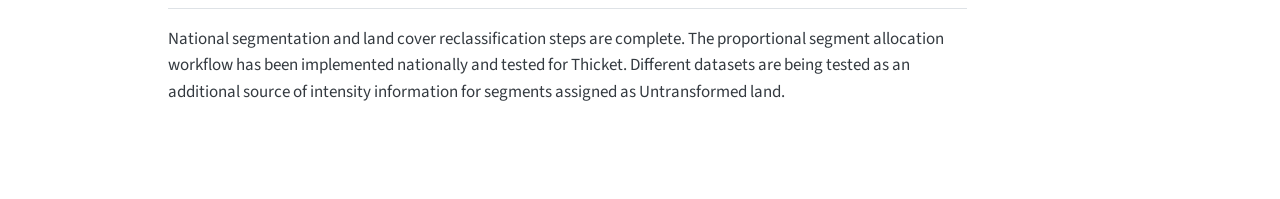
==== commit d7a5c6e6: "html update" ====
--- a/docs/index.html
+++ b/docs/index.html
@@ -160,7 +160,7 @@
    
   <ul>
   <li><a href="#worflow-summary" id="toc-worflow-summary" class="nav-link active" data-scroll-target="#worflow-summary">Worflow summary</a></li>
-  <li><a href="#current-output-structure" id="toc-current-output-structure" class="nav-link" data-scroll-target="#current-output-structure">Current output structure</a></li>
+  <li><a href="#planned-outputs" id="toc-planned-outputs" class="nav-link" data-scroll-target="#planned-outputs">Planned outputs</a></li>
   <li><a href="#current-status" id="toc-current-status" class="nav-link" data-scroll-target="#current-status">Current status</a></li>
   </ul>
 </nav>
@@ -201,9 +201,14 @@
 <ol type="1">
 <li><p>one dominant BII land use class; and</p></li>
 <li><p>one land use intensity score between 0 and 1.</p>
-<p><img src="images/workflow.png" class="img-fluid" width="964"></p></li>
+<div class="quarto-figure quarto-figure-center">
+<figure class="figure">
+<p><img src="images/workflow.png" width="671" height="438" class="figure-img"></p>
+<figcaption>Provisional 6 step workflow for generation of a land use intensity layer for South Africa</figcaption>
+</figure>
+</div></li>
 </ol>
-<p>The workflow currently includes four steps:</p>
+<p>The pages are split into four sections with an additional case study:</p>
 <ol type="1">
 <li><a href="./segmentation.html">National segmentation</a></li>
 <li>National <a href="./land-use-reclassification.html">land use reclassification</a></li>
@@ -212,8 +217,8 @@
 </ol>
 <p>Case study for <a href="./thicket-intensity.html">Thicket-specific intensity refinement</a></p>
 </section>
-<section id="current-output-structure" class="level2">
-<h2 class="anchored" data-anchor-id="current-output-structure">Current output structure</h2>
+<section id="planned-outputs" class="level2">
+<h2 class="anchored" data-anchor-id="planned-outputs">Planned outputs</h2>
 <table class="caption-top table">
 <colgroup>
 <col style="width: 50%">
@@ -228,7 +233,7 @@
 <tbody>
 <tr class="odd">
 <td><code>bii_land_use</code></td>
-<td>Dominant BII land use class assigned to the segment</td>
+<td>Dominant BII land use class assigned to each segment in South Africa</td>
 </tr>
 <tr class="even">
 <td><code>bii_land_use_intensity</code></td>
@@ -236,11 +241,10 @@
 </tr>
 </tbody>
 </table>
-<p>Low values represent lower land use intensity and high values represent higher land use intensity.</p>
 </section>
 <section id="current-status" class="level2">
 <h2 class="anchored" data-anchor-id="current-status">Current status</h2>
-<p>National segmentation and land cover reclassification are complete. The proportional segment allocation workflow has been implemented nationally and tested for Thicket. Different datasets are being tested as an additional source of intensity information for segments assigned as untransformed land.</p>
+<p>National segmentation and land cover reclassification steps are complete. The proportional segment allocation workflow has been implemented nationally and tested for Thicket. Different datasets are being tested as an additional source of intensity information for segments assigned as Untransformed land.</p>
 
 
 <!-- -->
@@ -732,9 +736,9 @@
 <span id="cb1-14"><a href="#cb1-14" aria-hidden="true" tabindex="-1"></a></span>
 <span id="cb1-15"><a href="#cb1-15" aria-hidden="true" tabindex="-1"></a><span class="ss">2.  </span>one land use intensity score between 0 and 1.</span>
 <span id="cb1-16"><a href="#cb1-16" aria-hidden="true" tabindex="-1"></a></span>
-<span id="cb1-17"><a href="#cb1-17" aria-hidden="true" tabindex="-1"></a>    <span class="al">![](images/workflow.png)</span>{width="964"}</span>
+<span id="cb1-17"><a href="#cb1-17" aria-hidden="true" tabindex="-1"></a>    <span class="al">![Provisional 6 step workflow for generation of a land use intensity layer for South Africa](images/workflow.png)</span>{width="671" height="438"}</span>
 <span id="cb1-18"><a href="#cb1-18" aria-hidden="true" tabindex="-1"></a></span>
-<span id="cb1-19"><a href="#cb1-19" aria-hidden="true" tabindex="-1"></a>The workflow currently includes four steps:</span>
+<span id="cb1-19"><a href="#cb1-19" aria-hidden="true" tabindex="-1"></a>The pages are split into four sections with an additional case study:</span>
 <span id="cb1-20"><a href="#cb1-20" aria-hidden="true" tabindex="-1"></a></span>
 <span id="cb1-21"><a href="#cb1-21" aria-hidden="true" tabindex="-1"></a><span class="ss">1.  </span><span class="co">[</span><span class="ot">National segmentation</span><span class="co">](segmentation.qmd)</span></span>
 <span id="cb1-22"><a href="#cb1-22" aria-hidden="true" tabindex="-1"></a><span class="ss">2.  </span>National <span class="co">[</span><span class="ot">land use reclassification</span><span class="co">](land-use-reclassification.qmd)</span></span>
@@ -745,16 +749,14 @@
 <span id="cb1-27"><a href="#cb1-27" aria-hidden="true" tabindex="-1"></a></span>
 <span id="cb1-28"><a href="#cb1-28" aria-hidden="true" tabindex="-1"></a><span class="fu">## Planned outputs</span></span>
 <span id="cb1-29"><a href="#cb1-29" aria-hidden="true" tabindex="-1"></a></span>
-<span id="cb1-30"><a href="#cb1-30" aria-hidden="true" tabindex="-1"></a>| Band                     | Description                                         |</span>
+<span id="cb1-30"><a href="#cb1-30" aria-hidden="true" tabindex="-1"></a>| Band                     | Description                                                          |</span>
 <span id="cb1-31"><a href="#cb1-31" aria-hidden="true" tabindex="-1"></a>|------------------------------------|------------------------------------|</span>
-<span id="cb1-32"><a href="#cb1-32" aria-hidden="true" tabindex="-1"></a>| <span class="in">`bii_land_use`</span>           | Dominant BII land use class assigned to the segment |</span>
-<span id="cb1-33"><a href="#cb1-33" aria-hidden="true" tabindex="-1"></a>| <span class="in">`bii_land_use_intensity`</span> | Segment-level land use intensity from 0 to 1        |</span>
+<span id="cb1-32"><a href="#cb1-32" aria-hidden="true" tabindex="-1"></a>| <span class="in">`bii_land_use`</span>           | Dominant BII land use class assigned to each segment in South Africa |</span>
+<span id="cb1-33"><a href="#cb1-33" aria-hidden="true" tabindex="-1"></a>| <span class="in">`bii_land_use_intensity`</span> | Segment-level land use intensity from 0 to 1                         |</span>
 <span id="cb1-34"><a href="#cb1-34" aria-hidden="true" tabindex="-1"></a></span>
-<span id="cb1-35"><a href="#cb1-35" aria-hidden="true" tabindex="-1"></a>Low values represent lower land use intensity and high values represent higher land use intensity.</span>
+<span id="cb1-35"><a href="#cb1-35" aria-hidden="true" tabindex="-1"></a><span class="fu">## Current status</span></span>
 <span id="cb1-36"><a href="#cb1-36" aria-hidden="true" tabindex="-1"></a></span>
-<span id="cb1-37"><a href="#cb1-37" aria-hidden="true" tabindex="-1"></a><span class="fu">## Current status</span></span>
-<span id="cb1-38"><a href="#cb1-38" aria-hidden="true" tabindex="-1"></a></span>
-<span id="cb1-39"><a href="#cb1-39" aria-hidden="true" tabindex="-1"></a>National segmentation and land cover reclassification are complete. The proportional segment allocation workflow has been implemented nationally and tested for Thicket. Different datasets are being tested as an additional source of intensity information for segments assigned as untransformed land.</span></code><button title="Copy to Clipboard" class="code-copy-button" data-in-quarto-modal=""><i class="bi"></i></button></pre></div>
+<span id="cb1-37"><a href="#cb1-37" aria-hidden="true" tabindex="-1"></a>National segmentation and land cover reclassification steps are complete. The proportional segment allocation workflow has been implemented nationally and tested for Thicket. Different datasets are being tested as an additional source of intensity information for segments assigned as Untransformed land.</span></code><button title="Copy to Clipboard" class="code-copy-button" data-in-quarto-modal=""><i class="bi"></i></button></pre></div>
 </div></div></div></div></div>
 </div> <!-- /content -->
 
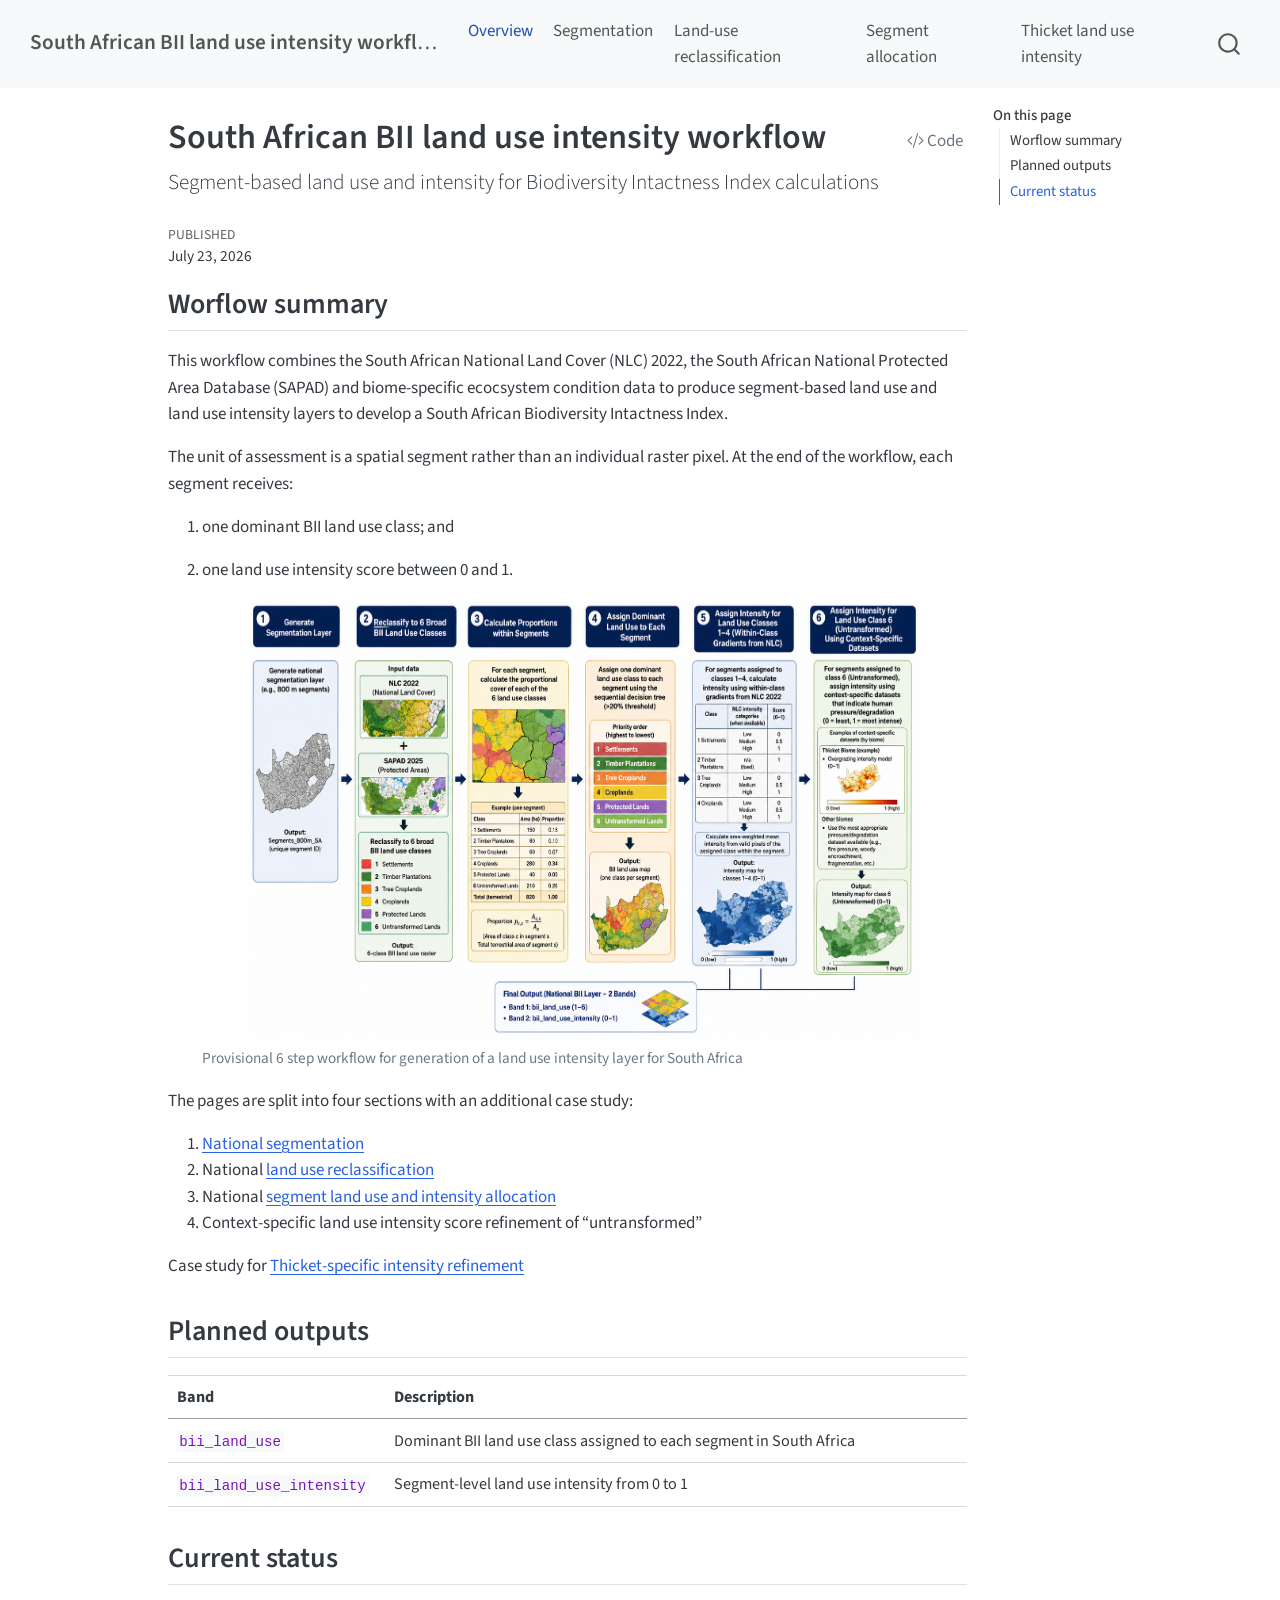
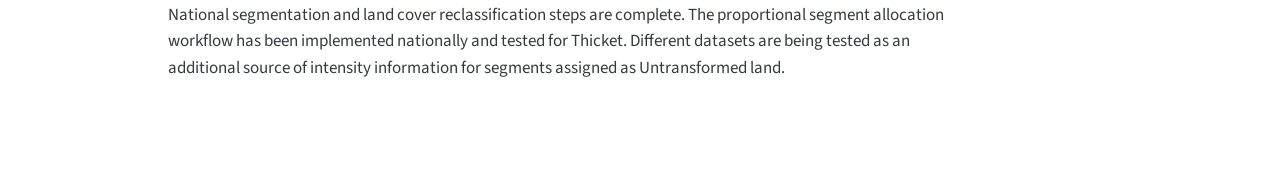
==== commit cd9a2497: "content updates" ====
--- a/docs/index.html
+++ b/docs/index.html
@@ -221,8 +221,8 @@
 <h2 class="anchored" data-anchor-id="planned-outputs">Planned outputs</h2>
 <table class="caption-top table">
 <colgroup>
-<col style="width: 50%">
-<col style="width: 50%">
+<col style="width: 27%">
+<col style="width: 72%">
 </colgroup>
 <thead>
 <tr class="header">
@@ -750,7 +750,7 @@
 <span id="cb1-28"><a href="#cb1-28" aria-hidden="true" tabindex="-1"></a><span class="fu">## Planned outputs</span></span>
 <span id="cb1-29"><a href="#cb1-29" aria-hidden="true" tabindex="-1"></a></span>
 <span id="cb1-30"><a href="#cb1-30" aria-hidden="true" tabindex="-1"></a>| Band                     | Description                                                          |</span>
-<span id="cb1-31"><a href="#cb1-31" aria-hidden="true" tabindex="-1"></a>|------------------------------------|------------------------------------|</span>
+<span id="cb1-31"><a href="#cb1-31" aria-hidden="true" tabindex="-1"></a>|--------------------------|----------------------------------------------------------------------|</span>
 <span id="cb1-32"><a href="#cb1-32" aria-hidden="true" tabindex="-1"></a>| <span class="in">`bii_land_use`</span>           | Dominant BII land use class assigned to each segment in South Africa |</span>
 <span id="cb1-33"><a href="#cb1-33" aria-hidden="true" tabindex="-1"></a>| <span class="in">`bii_land_use_intensity`</span> | Segment-level land use intensity from 0 to 1                         |</span>
 <span id="cb1-34"><a href="#cb1-34" aria-hidden="true" tabindex="-1"></a></span>
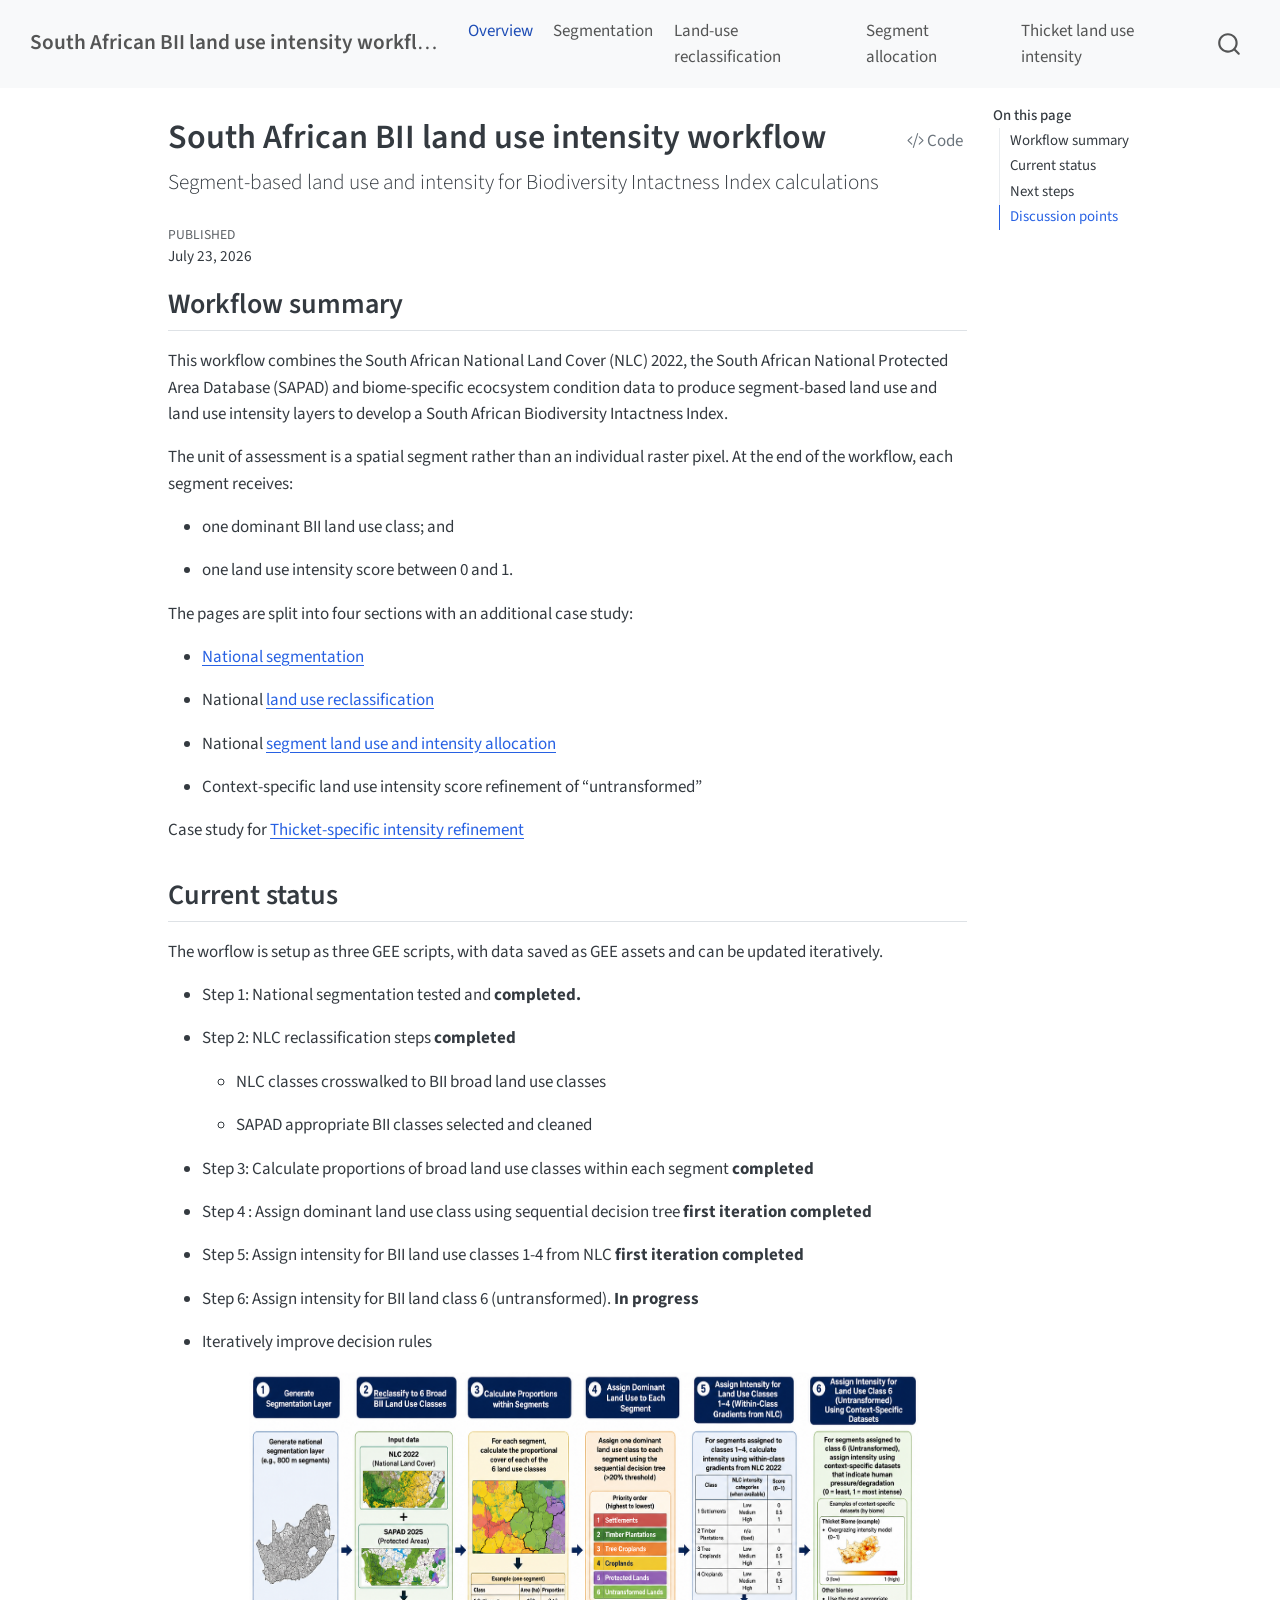
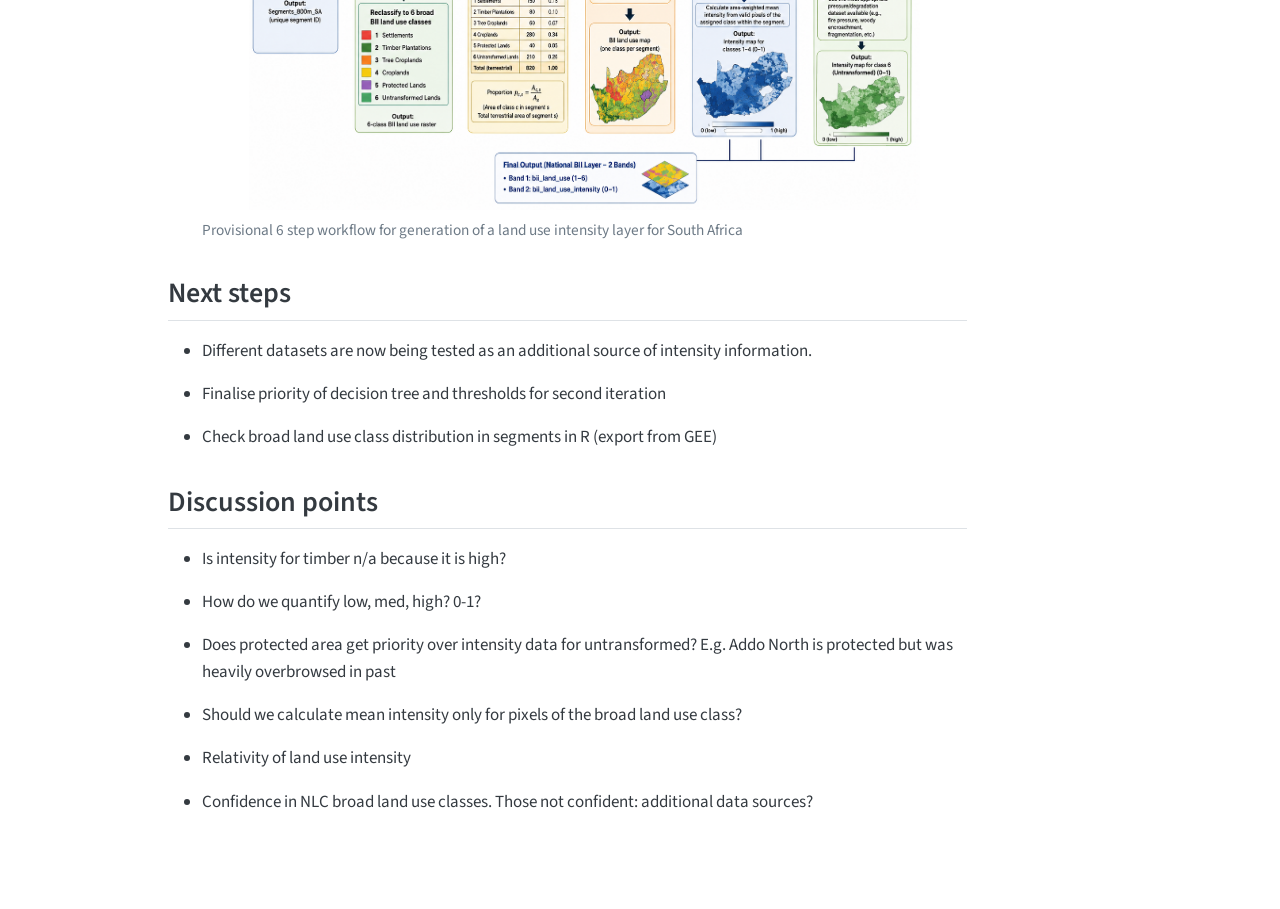
==== commit 8b9be093: "website update" ====
--- a/docs/index.html
+++ b/docs/index.html
@@ -159,9 +159,10 @@
     <h2 id="toc-title">On this page</h2>
    
   <ul>
-  <li><a href="#worflow-summary" id="toc-worflow-summary" class="nav-link active" data-scroll-target="#worflow-summary">Worflow summary</a></li>
-  <li><a href="#planned-outputs" id="toc-planned-outputs" class="nav-link" data-scroll-target="#planned-outputs">Planned outputs</a></li>
+  <li><a href="#workflow-summary" id="toc-workflow-summary" class="nav-link active" data-scroll-target="#workflow-summary">Workflow summary</a></li>
   <li><a href="#current-status" id="toc-current-status" class="nav-link" data-scroll-target="#current-status">Current status</a></li>
+  <li><a href="#next-steps" id="toc-next-steps" class="nav-link" data-scroll-target="#next-steps">Next steps</a></li>
+  <li><a href="#discussion-points" id="toc-discussion-points" class="nav-link" data-scroll-target="#discussion-points">Discussion points</a></li>
   </ul>
 </nav>
     </div>
@@ -194,57 +195,64 @@
 </header>
 
 
-<section id="worflow-summary" class="level2">
-<h2 class="anchored" data-anchor-id="worflow-summary">Worflow summary</h2>
+<section id="workflow-summary" class="level2">
+<h2 class="anchored" data-anchor-id="workflow-summary">Workflow summary</h2>
 <p>This workflow combines the South African National Land Cover (NLC) 2022, the South African National Protected Area Database (SAPAD) and biome-specific ecocsystem condition data to produce segment-based land use and land use intensity layers to develop a South African Biodiversity Intactness Index.</p>
 <p>The unit of assessment is a spatial segment rather than an individual raster pixel. At the end of the workflow, each segment receives:</p>
-<ol type="1">
+<ul>
 <li><p>one dominant BII land use class; and</p></li>
-<li><p>one land use intensity score between 0 and 1.</p>
+<li><p>one land use intensity score between 0 and 1.</p></li>
+</ul>
+<p>The pages are split into four sections with an additional case study:</p>
+<ul>
+<li><p><a href="./segmentation.html">National segmentation</a></p></li>
+<li><p>National <a href="./land-use-reclassification.html">land use reclassification</a></p></li>
+<li><p>National <a href="./segment-allocation.html">segment land use and intensity allocation</a></p></li>
+<li><p>Context-specific land use intensity score refinement of “untransformed”</p></li>
+</ul>
+<p>Case study for <a href="./thicket-intensity.html">Thicket-specific intensity refinement</a></p>
+</section>
+<section id="current-status" class="level2">
+<h2 class="anchored" data-anchor-id="current-status">Current status</h2>
+<p>The worflow is setup as three GEE scripts, with data saved as GEE assets and can be updated iteratively.</p>
+<ul>
+<li><p>Step 1: National segmentation tested and <strong>completed.</strong></p></li>
+<li><p>Step 2: NLC reclassification steps <strong>completed</strong></p>
+<ul>
+<li><p>NLC classes crosswalked to BII broad land use classes</p></li>
+<li><p>SAPAD appropriate BII classes selected and cleaned</p></li>
+</ul></li>
+<li><p>Step 3: Calculate proportions of broad land use classes within each segment <strong>completed</strong></p></li>
+<li><p>Step 4 : Assign dominant land use class using sequential decision tree <strong>first iteration completed</strong></p></li>
+<li><p>Step 5: Assign intensity for BII land use classes 1-4 from NLC <strong>first iteration completed</strong></p></li>
+<li><p>Step 6: Assign intensity for BII land class 6 (untransformed). <strong>In progress</strong></p></li>
+<li><p>Iteratively improve decision rules</p>
 <div class="quarto-figure quarto-figure-center">
 <figure class="figure">
 <p><img src="images/workflow.png" width="671" height="438" class="figure-img"></p>
 <figcaption>Provisional 6 step workflow for generation of a land use intensity layer for South Africa</figcaption>
 </figure>
 </div></li>
-</ol>
-<p>The pages are split into four sections with an additional case study:</p>
-<ol type="1">
-<li><a href="./segmentation.html">National segmentation</a></li>
-<li>National <a href="./land-use-reclassification.html">land use reclassification</a></li>
-<li>National <a href="./segment-allocation.html">segment land use and intensity allocation</a></li>
-<li>Context-specific land use intensity score refinement of “untransformed”</li>
-</ol>
-<p>Case study for <a href="./thicket-intensity.html">Thicket-specific intensity refinement</a></p>
+</ul>
 </section>
-<section id="planned-outputs" class="level2">
-<h2 class="anchored" data-anchor-id="planned-outputs">Planned outputs</h2>
-<table class="caption-top table">
-<colgroup>
-<col style="width: 27%">
-<col style="width: 72%">
-</colgroup>
-<thead>
-<tr class="header">
-<th>Band</th>
-<th>Description</th>
-</tr>
-</thead>
-<tbody>
-<tr class="odd">
-<td><code>bii_land_use</code></td>
-<td>Dominant BII land use class assigned to each segment in South Africa</td>
-</tr>
-<tr class="even">
-<td><code>bii_land_use_intensity</code></td>
-<td>Segment-level land use intensity from 0 to 1</td>
-</tr>
-</tbody>
-</table>
+<section id="next-steps" class="level2">
+<h2 class="anchored" data-anchor-id="next-steps">Next steps</h2>
+<ul>
+<li><p>Different datasets are now being tested as an additional source of intensity information.</p></li>
+<li><p>Finalise priority of decision tree and thresholds for second iteration</p></li>
+<li><p>Check broad land use class distribution in segments in R (export from GEE)</p></li>
+</ul>
 </section>
-<section id="current-status" class="level2">
-<h2 class="anchored" data-anchor-id="current-status">Current status</h2>
-<p>National segmentation and land cover reclassification steps are complete. The proportional segment allocation workflow has been implemented nationally and tested for Thicket. Different datasets are being tested as an additional source of intensity information for segments assigned as Untransformed land.</p>
+<section id="discussion-points" class="level2">
+<h2 class="anchored" data-anchor-id="discussion-points">Discussion points</h2>
+<ul>
+<li><p>Is intensity for timber n/a because it is high?</p></li>
+<li><p>How do we quantify low, med, high? 0-1?</p></li>
+<li><p>Does protected area get priority over intensity data for untransformed? E.g. Addo North is protected but was heavily overbrowsed in past</p></li>
+<li><p>Should we calculate mean intensity only for pixels of the broad land use class?</p></li>
+<li><p>Relativity of land use intensity</p></li>
+<li><p>Confidence in NLC broad land use classes. Those not confident: additional data sources?</p></li>
+</ul>
 
 
 <!-- -->
@@ -726,37 +734,73 @@
 <span id="cb1-4"><a href="#cb1-4" aria-hidden="true" tabindex="-1"></a><span class="an">date:</span><span class="co"> "23 July 2026"</span></span>
 <span id="cb1-5"><a href="#cb1-5" aria-hidden="true" tabindex="-1"></a><span class="co">---</span></span>
 <span id="cb1-6"><a href="#cb1-6" aria-hidden="true" tabindex="-1"></a></span>
-<span id="cb1-7"><a href="#cb1-7" aria-hidden="true" tabindex="-1"></a><span class="fu">## Worflow summary</span></span>
+<span id="cb1-7"><a href="#cb1-7" aria-hidden="true" tabindex="-1"></a><span class="fu">## Workflow summary</span></span>
 <span id="cb1-8"><a href="#cb1-8" aria-hidden="true" tabindex="-1"></a></span>
 <span id="cb1-9"><a href="#cb1-9" aria-hidden="true" tabindex="-1"></a>This workflow combines the South African National Land Cover (NLC) 2022, the South African National Protected Area Database (SAPAD) and biome-specific ecocsystem condition data to produce segment-based land use and land use intensity layers to develop a South African Biodiversity Intactness Index.</span>
 <span id="cb1-10"><a href="#cb1-10" aria-hidden="true" tabindex="-1"></a></span>
 <span id="cb1-11"><a href="#cb1-11" aria-hidden="true" tabindex="-1"></a>The unit of assessment is a spatial segment rather than an individual raster pixel. At the end of the workflow, each segment receives:</span>
 <span id="cb1-12"><a href="#cb1-12" aria-hidden="true" tabindex="-1"></a></span>
-<span id="cb1-13"><a href="#cb1-13" aria-hidden="true" tabindex="-1"></a><span class="ss">1.  </span>one dominant BII land use class; and</span>
+<span id="cb1-13"><a href="#cb1-13" aria-hidden="true" tabindex="-1"></a><span class="ss">-   </span>one dominant BII land use class; and</span>
 <span id="cb1-14"><a href="#cb1-14" aria-hidden="true" tabindex="-1"></a></span>
-<span id="cb1-15"><a href="#cb1-15" aria-hidden="true" tabindex="-1"></a><span class="ss">2.  </span>one land use intensity score between 0 and 1.</span>
+<span id="cb1-15"><a href="#cb1-15" aria-hidden="true" tabindex="-1"></a><span class="ss">-   </span>one land use intensity score between 0 and 1.</span>
 <span id="cb1-16"><a href="#cb1-16" aria-hidden="true" tabindex="-1"></a></span>
-<span id="cb1-17"><a href="#cb1-17" aria-hidden="true" tabindex="-1"></a>    <span class="al">![Provisional 6 step workflow for generation of a land use intensity layer for South Africa](images/workflow.png)</span>{width="671" height="438"}</span>
+<span id="cb1-17"><a href="#cb1-17" aria-hidden="true" tabindex="-1"></a>The pages are split into four sections with an additional case study:</span>
 <span id="cb1-18"><a href="#cb1-18" aria-hidden="true" tabindex="-1"></a></span>
-<span id="cb1-19"><a href="#cb1-19" aria-hidden="true" tabindex="-1"></a>The pages are split into four sections with an additional case study:</span>
+<span id="cb1-19"><a href="#cb1-19" aria-hidden="true" tabindex="-1"></a><span class="ss">-   </span><span class="co">[</span><span class="ot">National segmentation</span><span class="co">](segmentation.qmd)</span></span>
 <span id="cb1-20"><a href="#cb1-20" aria-hidden="true" tabindex="-1"></a></span>
-<span id="cb1-21"><a href="#cb1-21" aria-hidden="true" tabindex="-1"></a><span class="ss">1.  </span><span class="co">[</span><span class="ot">National segmentation</span><span class="co">](segmentation.qmd)</span></span>
-<span id="cb1-22"><a href="#cb1-22" aria-hidden="true" tabindex="-1"></a><span class="ss">2.  </span>National <span class="co">[</span><span class="ot">land use reclassification</span><span class="co">](land-use-reclassification.qmd)</span></span>
-<span id="cb1-23"><a href="#cb1-23" aria-hidden="true" tabindex="-1"></a><span class="ss">3.  </span>National <span class="co">[</span><span class="ot">segment land use and intensity allocation</span><span class="co">](segment-allocation.qmd)</span></span>
-<span id="cb1-24"><a href="#cb1-24" aria-hidden="true" tabindex="-1"></a><span class="ss">4.  </span>Context-specific land use intensity score refinement of "untransformed"</span>
-<span id="cb1-25"><a href="#cb1-25" aria-hidden="true" tabindex="-1"></a></span>
-<span id="cb1-26"><a href="#cb1-26" aria-hidden="true" tabindex="-1"></a>Case study for <span class="co">[</span><span class="ot">Thicket-specific intensity refinement</span><span class="co">](thicket-intensity.qmd)</span></span>
-<span id="cb1-27"><a href="#cb1-27" aria-hidden="true" tabindex="-1"></a></span>
-<span id="cb1-28"><a href="#cb1-28" aria-hidden="true" tabindex="-1"></a><span class="fu">## Planned outputs</span></span>
-<span id="cb1-29"><a href="#cb1-29" aria-hidden="true" tabindex="-1"></a></span>
-<span id="cb1-30"><a href="#cb1-30" aria-hidden="true" tabindex="-1"></a>| Band                     | Description                                                          |</span>
-<span id="cb1-31"><a href="#cb1-31" aria-hidden="true" tabindex="-1"></a>|--------------------------|----------------------------------------------------------------------|</span>
-<span id="cb1-32"><a href="#cb1-32" aria-hidden="true" tabindex="-1"></a>| <span class="in">`bii_land_use`</span>           | Dominant BII land use class assigned to each segment in South Africa |</span>
-<span id="cb1-33"><a href="#cb1-33" aria-hidden="true" tabindex="-1"></a>| <span class="in">`bii_land_use_intensity`</span> | Segment-level land use intensity from 0 to 1                         |</span>
+<span id="cb1-21"><a href="#cb1-21" aria-hidden="true" tabindex="-1"></a><span class="ss">-   </span>National <span class="co">[</span><span class="ot">land use reclassification</span><span class="co">](land-use-reclassification.qmd)</span></span>
+<span id="cb1-22"><a href="#cb1-22" aria-hidden="true" tabindex="-1"></a></span>
+<span id="cb1-23"><a href="#cb1-23" aria-hidden="true" tabindex="-1"></a><span class="ss">-   </span>National <span class="co">[</span><span class="ot">segment land use and intensity allocation</span><span class="co">](segment-allocation.qmd)</span></span>
+<span id="cb1-24"><a href="#cb1-24" aria-hidden="true" tabindex="-1"></a></span>
+<span id="cb1-25"><a href="#cb1-25" aria-hidden="true" tabindex="-1"></a><span class="ss">-   </span>Context-specific land use intensity score refinement of "untransformed"</span>
+<span id="cb1-26"><a href="#cb1-26" aria-hidden="true" tabindex="-1"></a></span>
+<span id="cb1-27"><a href="#cb1-27" aria-hidden="true" tabindex="-1"></a>Case study for <span class="co">[</span><span class="ot">Thicket-specific intensity refinement</span><span class="co">](thicket-intensity.qmd)</span></span>
+<span id="cb1-28"><a href="#cb1-28" aria-hidden="true" tabindex="-1"></a></span>
+<span id="cb1-29"><a href="#cb1-29" aria-hidden="true" tabindex="-1"></a><span class="fu">## Current status</span></span>
+<span id="cb1-30"><a href="#cb1-30" aria-hidden="true" tabindex="-1"></a></span>
+<span id="cb1-31"><a href="#cb1-31" aria-hidden="true" tabindex="-1"></a>The worflow is setup as three GEE scripts, with data saved as GEE assets and can be updated iteratively.</span>
+<span id="cb1-32"><a href="#cb1-32" aria-hidden="true" tabindex="-1"></a></span>
+<span id="cb1-33"><a href="#cb1-33" aria-hidden="true" tabindex="-1"></a><span class="ss">-   </span>Step 1: National segmentation tested and **completed.**</span>
 <span id="cb1-34"><a href="#cb1-34" aria-hidden="true" tabindex="-1"></a></span>
-<span id="cb1-35"><a href="#cb1-35" aria-hidden="true" tabindex="-1"></a><span class="fu">## Current status</span></span>
+<span id="cb1-35"><a href="#cb1-35" aria-hidden="true" tabindex="-1"></a><span class="ss">-   </span>Step 2: NLC reclassification steps **completed**</span>
 <span id="cb1-36"><a href="#cb1-36" aria-hidden="true" tabindex="-1"></a></span>
-<span id="cb1-37"><a href="#cb1-37" aria-hidden="true" tabindex="-1"></a>National segmentation and land cover reclassification steps are complete. The proportional segment allocation workflow has been implemented nationally and tested for Thicket. Different datasets are being tested as an additional source of intensity information for segments assigned as Untransformed land.</span></code><button title="Copy to Clipboard" class="code-copy-button" data-in-quarto-modal=""><i class="bi"></i></button></pre></div>
+<span id="cb1-37"><a href="#cb1-37" aria-hidden="true" tabindex="-1"></a><span class="ss">    -   </span>NLC classes crosswalked to BII broad land use classes</span>
+<span id="cb1-38"><a href="#cb1-38" aria-hidden="true" tabindex="-1"></a></span>
+<span id="cb1-39"><a href="#cb1-39" aria-hidden="true" tabindex="-1"></a><span class="ss">    -   </span>SAPAD appropriate BII classes selected and cleaned</span>
+<span id="cb1-40"><a href="#cb1-40" aria-hidden="true" tabindex="-1"></a></span>
+<span id="cb1-41"><a href="#cb1-41" aria-hidden="true" tabindex="-1"></a><span class="ss">-   </span>Step 3: Calculate proportions of broad land use classes within each segment **completed**</span>
+<span id="cb1-42"><a href="#cb1-42" aria-hidden="true" tabindex="-1"></a></span>
+<span id="cb1-43"><a href="#cb1-43" aria-hidden="true" tabindex="-1"></a><span class="ss">-   </span>Step 4 : Assign dominant land use class using sequential decision tree **first iteration completed**</span>
+<span id="cb1-44"><a href="#cb1-44" aria-hidden="true" tabindex="-1"></a></span>
+<span id="cb1-45"><a href="#cb1-45" aria-hidden="true" tabindex="-1"></a><span class="ss">-   </span>Step 5: Assign intensity for BII land use classes 1-4 from NLC **first iteration completed**</span>
+<span id="cb1-46"><a href="#cb1-46" aria-hidden="true" tabindex="-1"></a></span>
+<span id="cb1-47"><a href="#cb1-47" aria-hidden="true" tabindex="-1"></a><span class="ss">-   </span>Step 6: Assign intensity for BII land class 6 (untransformed). **In progress**</span>
+<span id="cb1-48"><a href="#cb1-48" aria-hidden="true" tabindex="-1"></a></span>
+<span id="cb1-49"><a href="#cb1-49" aria-hidden="true" tabindex="-1"></a><span class="ss">-   </span>Iteratively improve decision rules</span>
+<span id="cb1-50"><a href="#cb1-50" aria-hidden="true" tabindex="-1"></a></span>
+<span id="cb1-51"><a href="#cb1-51" aria-hidden="true" tabindex="-1"></a>    <span class="al">![Provisional 6 step workflow for generation of a land use intensity layer for South Africa](images/workflow.png)</span>{alt="Provisional 6 step workflow for generation of a land use intensity layer for South Africa" width="671" height="438"}</span>
+<span id="cb1-52"><a href="#cb1-52" aria-hidden="true" tabindex="-1"></a></span>
+<span id="cb1-53"><a href="#cb1-53" aria-hidden="true" tabindex="-1"></a><span class="fu">## Next steps</span></span>
+<span id="cb1-54"><a href="#cb1-54" aria-hidden="true" tabindex="-1"></a></span>
+<span id="cb1-55"><a href="#cb1-55" aria-hidden="true" tabindex="-1"></a><span class="ss">-   </span>Different datasets are now being tested as an additional source of intensity information.</span>
+<span id="cb1-56"><a href="#cb1-56" aria-hidden="true" tabindex="-1"></a></span>
+<span id="cb1-57"><a href="#cb1-57" aria-hidden="true" tabindex="-1"></a><span class="ss">-   </span>Finalise priority of decision tree and thresholds for second iteration</span>
+<span id="cb1-58"><a href="#cb1-58" aria-hidden="true" tabindex="-1"></a></span>
+<span id="cb1-59"><a href="#cb1-59" aria-hidden="true" tabindex="-1"></a><span class="ss">-   </span>Check broad land use class distribution in segments in R (export from GEE)</span>
+<span id="cb1-60"><a href="#cb1-60" aria-hidden="true" tabindex="-1"></a></span>
+<span id="cb1-61"><a href="#cb1-61" aria-hidden="true" tabindex="-1"></a><span class="fu">## Discussion points</span></span>
+<span id="cb1-62"><a href="#cb1-62" aria-hidden="true" tabindex="-1"></a></span>
+<span id="cb1-63"><a href="#cb1-63" aria-hidden="true" tabindex="-1"></a><span class="ss">-   </span>Is intensity for timber n/a because it is high?</span>
+<span id="cb1-64"><a href="#cb1-64" aria-hidden="true" tabindex="-1"></a></span>
+<span id="cb1-65"><a href="#cb1-65" aria-hidden="true" tabindex="-1"></a><span class="ss">-   </span>How do we quantify low, med, high? 0-1?</span>
+<span id="cb1-66"><a href="#cb1-66" aria-hidden="true" tabindex="-1"></a></span>
+<span id="cb1-67"><a href="#cb1-67" aria-hidden="true" tabindex="-1"></a><span class="ss">-   </span>Does protected area get priority over intensity data for untransformed? E.g. Addo North is protected but was heavily overbrowsed in past</span>
+<span id="cb1-68"><a href="#cb1-68" aria-hidden="true" tabindex="-1"></a></span>
+<span id="cb1-69"><a href="#cb1-69" aria-hidden="true" tabindex="-1"></a><span class="ss">-   </span>Should we calculate mean intensity only for pixels of the broad land use class?</span>
+<span id="cb1-70"><a href="#cb1-70" aria-hidden="true" tabindex="-1"></a></span>
+<span id="cb1-71"><a href="#cb1-71" aria-hidden="true" tabindex="-1"></a><span class="ss">-   </span>Relativity of land use intensity</span>
+<span id="cb1-72"><a href="#cb1-72" aria-hidden="true" tabindex="-1"></a></span>
+<span id="cb1-73"><a href="#cb1-73" aria-hidden="true" tabindex="-1"></a><span class="ss">-   </span>Confidence in NLC broad land use classes. Those not confident: additional data sources?</span></code><button title="Copy to Clipboard" class="code-copy-button" data-in-quarto-modal=""><i class="bi"></i></button></pre></div>
 </div></div></div></div></div>
 </div> <!-- /content -->
 
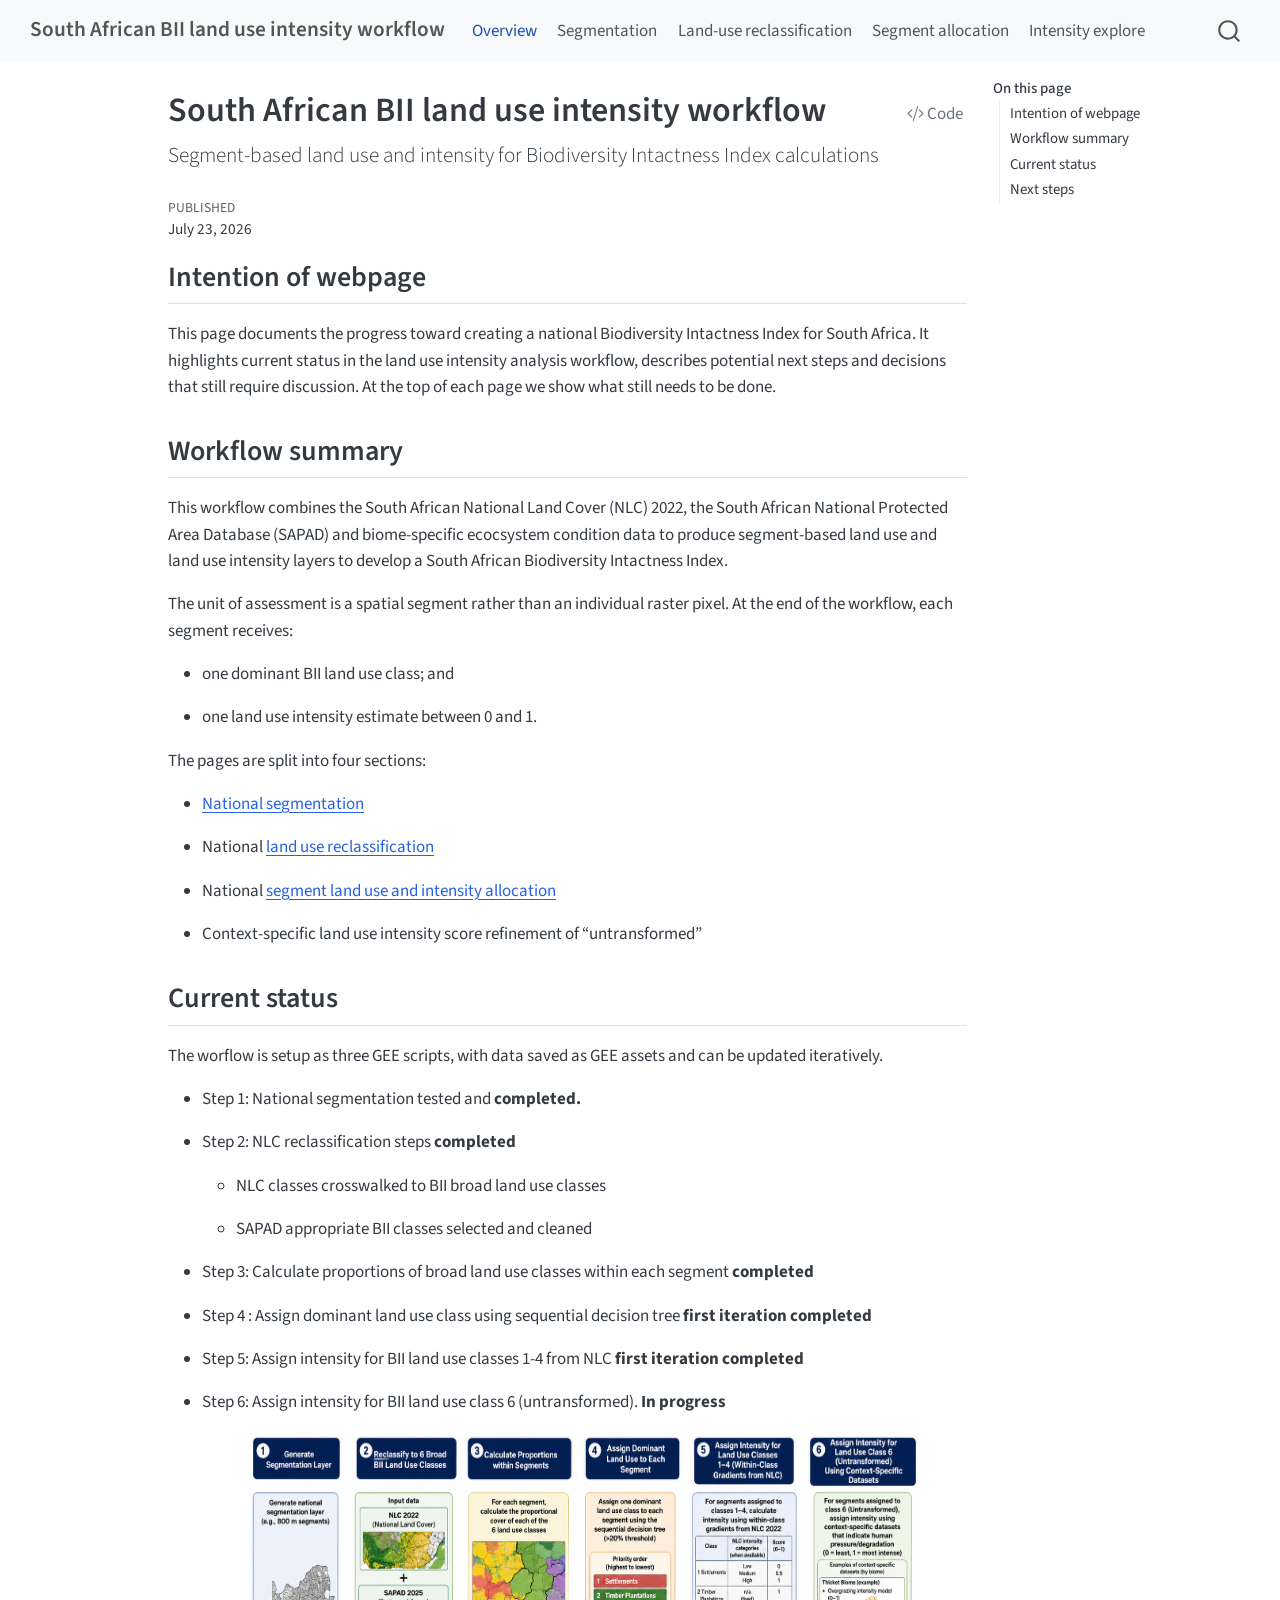
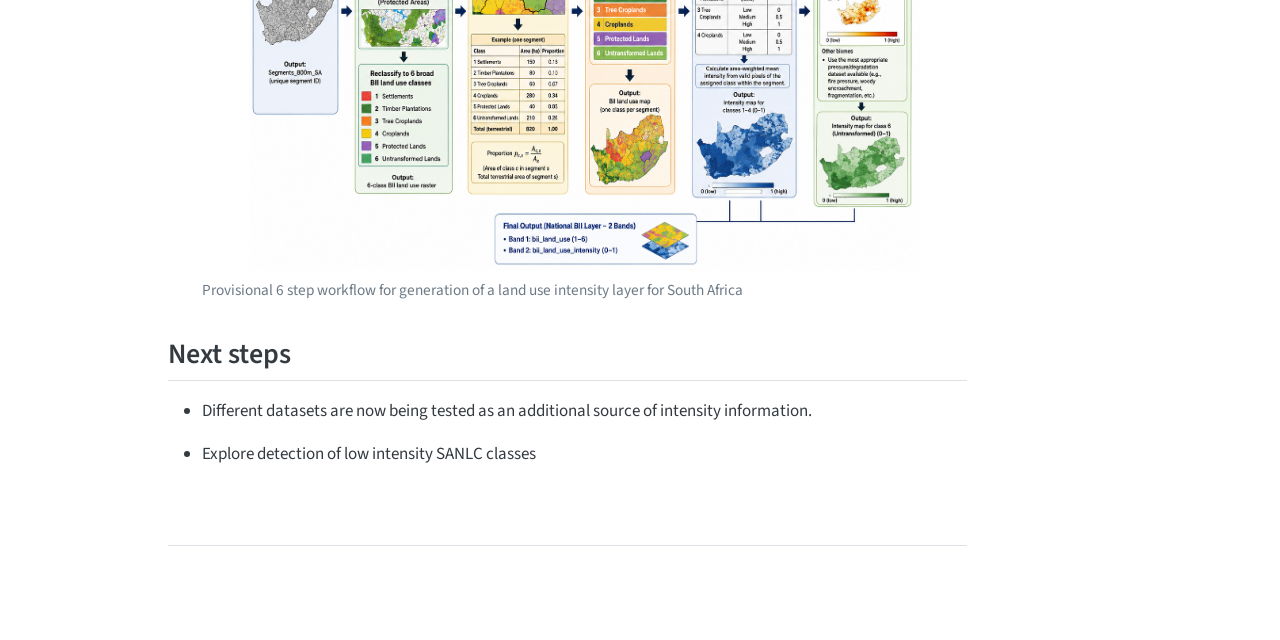
==== commit 10f5372b: "file reference error yml" ====
--- a/docs/index.html
+++ b/docs/index.html
@@ -140,8 +140,8 @@
 <span class="menu-text">Segment allocation</span></a>
   </li>  
   <li class="nav-item">
-    <a class="nav-link" href="./thicket-intensity.html"> 
-<span class="menu-text">Thicket land use intensity</span></a>
+    <a class="nav-link" href="./land-use-intensity.html"> 
+<span class="menu-text">Intensity explore</span></a>
   </li>  
 </ul>
           </div> <!-- /navcollapse -->
@@ -159,10 +159,11 @@
     <h2 id="toc-title">On this page</h2>
    
   <ul>
-  <li><a href="#workflow-summary" id="toc-workflow-summary" class="nav-link active" data-scroll-target="#workflow-summary">Workflow summary</a></li>
+  <li><a href="#intention-of-webpage" id="toc-intention-of-webpage" class="nav-link active" data-scroll-target="#intention-of-webpage">Intention of webpage</a></li>
+  <li><a href="#workflow-summary" id="toc-workflow-summary" class="nav-link" data-scroll-target="#workflow-summary">Workflow summary</a></li>
   <li><a href="#current-status" id="toc-current-status" class="nav-link" data-scroll-target="#current-status">Current status</a></li>
   <li><a href="#next-steps" id="toc-next-steps" class="nav-link" data-scroll-target="#next-steps">Next steps</a></li>
-  <li><a href="#discussion-points" id="toc-discussion-points" class="nav-link" data-scroll-target="#discussion-points">Discussion points</a></li>
+  <li><a href="#section" id="toc-section" class="nav-link" data-scroll-target="#section"></a></li>
   </ul>
 </nav>
     </div>
@@ -195,22 +196,25 @@
 </header>
 
 
+<section id="intention-of-webpage" class="level2">
+<h2 class="anchored" data-anchor-id="intention-of-webpage">Intention of webpage</h2>
+<p>This page documents the progress toward creating a national Biodiversity Intactness Index for South Africa. It highlights current status in the land use intensity analysis workflow, describes potential next steps and decisions that still require discussion. At the top of each page we show what still needs to be done.</p>
+</section>
 <section id="workflow-summary" class="level2">
 <h2 class="anchored" data-anchor-id="workflow-summary">Workflow summary</h2>
 <p>This workflow combines the South African National Land Cover (NLC) 2022, the South African National Protected Area Database (SAPAD) and biome-specific ecocsystem condition data to produce segment-based land use and land use intensity layers to develop a South African Biodiversity Intactness Index.</p>
 <p>The unit of assessment is a spatial segment rather than an individual raster pixel. At the end of the workflow, each segment receives:</p>
 <ul>
 <li><p>one dominant BII land use class; and</p></li>
-<li><p>one land use intensity score between 0 and 1.</p></li>
+<li><p>one land use intensity estimate between 0 and 1.</p></li>
 </ul>
-<p>The pages are split into four sections with an additional case study:</p>
+<p>The pages are split into four sections:</p>
 <ul>
 <li><p><a href="./segmentation.html">National segmentation</a></p></li>
 <li><p>National <a href="./land-use-reclassification.html">land use reclassification</a></p></li>
 <li><p>National <a href="./segment-allocation.html">segment land use and intensity allocation</a></p></li>
 <li><p>Context-specific land use intensity score refinement of “untransformed”</p></li>
 </ul>
-<p>Case study for <a href="./thicket-intensity.html">Thicket-specific intensity refinement</a></p>
 </section>
 <section id="current-status" class="level2">
 <h2 class="anchored" data-anchor-id="current-status">Current status</h2>
@@ -225,8 +229,7 @@
 <li><p>Step 3: Calculate proportions of broad land use classes within each segment <strong>completed</strong></p></li>
 <li><p>Step 4 : Assign dominant land use class using sequential decision tree <strong>first iteration completed</strong></p></li>
 <li><p>Step 5: Assign intensity for BII land use classes 1-4 from NLC <strong>first iteration completed</strong></p></li>
-<li><p>Step 6: Assign intensity for BII land class 6 (untransformed). <strong>In progress</strong></p></li>
-<li><p>Iteratively improve decision rules</p>
+<li><p>Step 6: Assign intensity for BII land use class 6 (untransformed). <strong>In progress</strong></p>
 <div class="quarto-figure quarto-figure-center">
 <figure class="figure">
 <p><img src="images/workflow.png" width="671" height="438" class="figure-img"></p>
@@ -239,20 +242,11 @@
 <h2 class="anchored" data-anchor-id="next-steps">Next steps</h2>
 <ul>
 <li><p>Different datasets are now being tested as an additional source of intensity information.</p></li>
-<li><p>Finalise priority of decision tree and thresholds for second iteration</p></li>
-<li><p>Check broad land use class distribution in segments in R (export from GEE)</p></li>
+<li><p>Explore detection of low intensity SANLC classes</p></li>
 </ul>
 </section>
-<section id="discussion-points" class="level2">
-<h2 class="anchored" data-anchor-id="discussion-points">Discussion points</h2>
-<ul>
-<li><p>Is intensity for timber n/a because it is high?</p></li>
-<li><p>How do we quantify low, med, high? 0-1?</p></li>
-<li><p>Does protected area get priority over intensity data for untransformed? E.g. Addo North is protected but was heavily overbrowsed in past</p></li>
-<li><p>Should we calculate mean intensity only for pixels of the broad land use class?</p></li>
-<li><p>Relativity of land use intensity</p></li>
-<li><p>Confidence in NLC broad land use classes. Those not confident: additional data sources?</p></li>
-</ul>
+<section id="section" class="level2">
+<h2 class="anchored" data-anchor-id="section"></h2>
 
 
 <!-- -->
@@ -734,73 +728,59 @@
 <span id="cb1-4"><a href="#cb1-4" aria-hidden="true" tabindex="-1"></a><span class="an">date:</span><span class="co"> "23 July 2026"</span></span>
 <span id="cb1-5"><a href="#cb1-5" aria-hidden="true" tabindex="-1"></a><span class="co">---</span></span>
 <span id="cb1-6"><a href="#cb1-6" aria-hidden="true" tabindex="-1"></a></span>
-<span id="cb1-7"><a href="#cb1-7" aria-hidden="true" tabindex="-1"></a><span class="fu">## Workflow summary</span></span>
+<span id="cb1-7"><a href="#cb1-7" aria-hidden="true" tabindex="-1"></a><span class="fu">## Intention of webpage</span></span>
 <span id="cb1-8"><a href="#cb1-8" aria-hidden="true" tabindex="-1"></a></span>
-<span id="cb1-9"><a href="#cb1-9" aria-hidden="true" tabindex="-1"></a>This workflow combines the South African National Land Cover (NLC) 2022, the South African National Protected Area Database (SAPAD) and biome-specific ecocsystem condition data to produce segment-based land use and land use intensity layers to develop a South African Biodiversity Intactness Index.</span>
+<span id="cb1-9"><a href="#cb1-9" aria-hidden="true" tabindex="-1"></a>This page documents the progress toward creating a national Biodiversity Intactness Index for South Africa. It highlights current status in the land use intensity analysis workflow, describes potential next steps and decisions that still require discussion. At the top of each page we show what still needs to be done.</span>
 <span id="cb1-10"><a href="#cb1-10" aria-hidden="true" tabindex="-1"></a></span>
-<span id="cb1-11"><a href="#cb1-11" aria-hidden="true" tabindex="-1"></a>The unit of assessment is a spatial segment rather than an individual raster pixel. At the end of the workflow, each segment receives:</span>
+<span id="cb1-11"><a href="#cb1-11" aria-hidden="true" tabindex="-1"></a><span class="fu">## Workflow summary</span></span>
 <span id="cb1-12"><a href="#cb1-12" aria-hidden="true" tabindex="-1"></a></span>
-<span id="cb1-13"><a href="#cb1-13" aria-hidden="true" tabindex="-1"></a><span class="ss">-   </span>one dominant BII land use class; and</span>
+<span id="cb1-13"><a href="#cb1-13" aria-hidden="true" tabindex="-1"></a>This workflow combines the South African National Land Cover (NLC) 2022, the South African National Protected Area Database (SAPAD) and biome-specific ecocsystem condition data to produce segment-based land use and land use intensity layers to develop a South African Biodiversity Intactness Index.</span>
 <span id="cb1-14"><a href="#cb1-14" aria-hidden="true" tabindex="-1"></a></span>
-<span id="cb1-15"><a href="#cb1-15" aria-hidden="true" tabindex="-1"></a><span class="ss">-   </span>one land use intensity score between 0 and 1.</span>
+<span id="cb1-15"><a href="#cb1-15" aria-hidden="true" tabindex="-1"></a>The unit of assessment is a spatial segment rather than an individual raster pixel. At the end of the workflow, each segment receives:</span>
 <span id="cb1-16"><a href="#cb1-16" aria-hidden="true" tabindex="-1"></a></span>
-<span id="cb1-17"><a href="#cb1-17" aria-hidden="true" tabindex="-1"></a>The pages are split into four sections with an additional case study:</span>
+<span id="cb1-17"><a href="#cb1-17" aria-hidden="true" tabindex="-1"></a><span class="ss">-   </span>one dominant BII land use class; and</span>
 <span id="cb1-18"><a href="#cb1-18" aria-hidden="true" tabindex="-1"></a></span>
-<span id="cb1-19"><a href="#cb1-19" aria-hidden="true" tabindex="-1"></a><span class="ss">-   </span><span class="co">[</span><span class="ot">National segmentation</span><span class="co">](segmentation.qmd)</span></span>
+<span id="cb1-19"><a href="#cb1-19" aria-hidden="true" tabindex="-1"></a><span class="ss">-   </span>one land use intensity estimate between 0 and 1.</span>
 <span id="cb1-20"><a href="#cb1-20" aria-hidden="true" tabindex="-1"></a></span>
-<span id="cb1-21"><a href="#cb1-21" aria-hidden="true" tabindex="-1"></a><span class="ss">-   </span>National <span class="co">[</span><span class="ot">land use reclassification</span><span class="co">](land-use-reclassification.qmd)</span></span>
+<span id="cb1-21"><a href="#cb1-21" aria-hidden="true" tabindex="-1"></a>The pages are split into four sections:</span>
 <span id="cb1-22"><a href="#cb1-22" aria-hidden="true" tabindex="-1"></a></span>
-<span id="cb1-23"><a href="#cb1-23" aria-hidden="true" tabindex="-1"></a><span class="ss">-   </span>National <span class="co">[</span><span class="ot">segment land use and intensity allocation</span><span class="co">](segment-allocation.qmd)</span></span>
+<span id="cb1-23"><a href="#cb1-23" aria-hidden="true" tabindex="-1"></a><span class="ss">-   </span><span class="co">[</span><span class="ot">National segmentation</span><span class="co">](segmentation.qmd)</span></span>
 <span id="cb1-24"><a href="#cb1-24" aria-hidden="true" tabindex="-1"></a></span>
-<span id="cb1-25"><a href="#cb1-25" aria-hidden="true" tabindex="-1"></a><span class="ss">-   </span>Context-specific land use intensity score refinement of "untransformed"</span>
+<span id="cb1-25"><a href="#cb1-25" aria-hidden="true" tabindex="-1"></a><span class="ss">-   </span>National <span class="co">[</span><span class="ot">land use reclassification</span><span class="co">](land-use-reclassification.qmd)</span></span>
 <span id="cb1-26"><a href="#cb1-26" aria-hidden="true" tabindex="-1"></a></span>
-<span id="cb1-27"><a href="#cb1-27" aria-hidden="true" tabindex="-1"></a>Case study for <span class="co">[</span><span class="ot">Thicket-specific intensity refinement</span><span class="co">](thicket-intensity.qmd)</span></span>
+<span id="cb1-27"><a href="#cb1-27" aria-hidden="true" tabindex="-1"></a><span class="ss">-   </span>National <span class="co">[</span><span class="ot">segment land use and intensity allocation</span><span class="co">](segment-allocation.qmd)</span></span>
 <span id="cb1-28"><a href="#cb1-28" aria-hidden="true" tabindex="-1"></a></span>
-<span id="cb1-29"><a href="#cb1-29" aria-hidden="true" tabindex="-1"></a><span class="fu">## Current status</span></span>
+<span id="cb1-29"><a href="#cb1-29" aria-hidden="true" tabindex="-1"></a><span class="ss">-   </span>Context-specific land use intensity score refinement of "untransformed"</span>
 <span id="cb1-30"><a href="#cb1-30" aria-hidden="true" tabindex="-1"></a></span>
-<span id="cb1-31"><a href="#cb1-31" aria-hidden="true" tabindex="-1"></a>The worflow is setup as three GEE scripts, with data saved as GEE assets and can be updated iteratively.</span>
+<span id="cb1-31"><a href="#cb1-31" aria-hidden="true" tabindex="-1"></a><span class="fu">## Current status</span></span>
 <span id="cb1-32"><a href="#cb1-32" aria-hidden="true" tabindex="-1"></a></span>
-<span id="cb1-33"><a href="#cb1-33" aria-hidden="true" tabindex="-1"></a><span class="ss">-   </span>Step 1: National segmentation tested and **completed.**</span>
+<span id="cb1-33"><a href="#cb1-33" aria-hidden="true" tabindex="-1"></a>The worflow is setup as three GEE scripts, with data saved as GEE assets and can be updated iteratively.</span>
 <span id="cb1-34"><a href="#cb1-34" aria-hidden="true" tabindex="-1"></a></span>
-<span id="cb1-35"><a href="#cb1-35" aria-hidden="true" tabindex="-1"></a><span class="ss">-   </span>Step 2: NLC reclassification steps **completed**</span>
+<span id="cb1-35"><a href="#cb1-35" aria-hidden="true" tabindex="-1"></a><span class="ss">-   </span>Step 1: National segmentation tested and **completed.**</span>
 <span id="cb1-36"><a href="#cb1-36" aria-hidden="true" tabindex="-1"></a></span>
-<span id="cb1-37"><a href="#cb1-37" aria-hidden="true" tabindex="-1"></a><span class="ss">    -   </span>NLC classes crosswalked to BII broad land use classes</span>
+<span id="cb1-37"><a href="#cb1-37" aria-hidden="true" tabindex="-1"></a><span class="ss">-   </span>Step 2: NLC reclassification steps **completed**</span>
 <span id="cb1-38"><a href="#cb1-38" aria-hidden="true" tabindex="-1"></a></span>
-<span id="cb1-39"><a href="#cb1-39" aria-hidden="true" tabindex="-1"></a><span class="ss">    -   </span>SAPAD appropriate BII classes selected and cleaned</span>
+<span id="cb1-39"><a href="#cb1-39" aria-hidden="true" tabindex="-1"></a><span class="ss">    -   </span>NLC classes crosswalked to BII broad land use classes</span>
 <span id="cb1-40"><a href="#cb1-40" aria-hidden="true" tabindex="-1"></a></span>
-<span id="cb1-41"><a href="#cb1-41" aria-hidden="true" tabindex="-1"></a><span class="ss">-   </span>Step 3: Calculate proportions of broad land use classes within each segment **completed**</span>
+<span id="cb1-41"><a href="#cb1-41" aria-hidden="true" tabindex="-1"></a><span class="ss">    -   </span>SAPAD appropriate BII classes selected and cleaned</span>
 <span id="cb1-42"><a href="#cb1-42" aria-hidden="true" tabindex="-1"></a></span>
-<span id="cb1-43"><a href="#cb1-43" aria-hidden="true" tabindex="-1"></a><span class="ss">-   </span>Step 4 : Assign dominant land use class using sequential decision tree **first iteration completed**</span>
+<span id="cb1-43"><a href="#cb1-43" aria-hidden="true" tabindex="-1"></a><span class="ss">-   </span>Step 3: Calculate proportions of broad land use classes within each segment **completed**</span>
 <span id="cb1-44"><a href="#cb1-44" aria-hidden="true" tabindex="-1"></a></span>
-<span id="cb1-45"><a href="#cb1-45" aria-hidden="true" tabindex="-1"></a><span class="ss">-   </span>Step 5: Assign intensity for BII land use classes 1-4 from NLC **first iteration completed**</span>
+<span id="cb1-45"><a href="#cb1-45" aria-hidden="true" tabindex="-1"></a><span class="ss">-   </span>Step 4 : Assign dominant land use class using sequential decision tree **first iteration completed**</span>
 <span id="cb1-46"><a href="#cb1-46" aria-hidden="true" tabindex="-1"></a></span>
-<span id="cb1-47"><a href="#cb1-47" aria-hidden="true" tabindex="-1"></a><span class="ss">-   </span>Step 6: Assign intensity for BII land class 6 (untransformed). **In progress**</span>
+<span id="cb1-47"><a href="#cb1-47" aria-hidden="true" tabindex="-1"></a><span class="ss">-   </span>Step 5: Assign intensity for BII land use classes 1-4 from NLC **first iteration completed**</span>
 <span id="cb1-48"><a href="#cb1-48" aria-hidden="true" tabindex="-1"></a></span>
-<span id="cb1-49"><a href="#cb1-49" aria-hidden="true" tabindex="-1"></a><span class="ss">-   </span>Iteratively improve decision rules</span>
+<span id="cb1-49"><a href="#cb1-49" aria-hidden="true" tabindex="-1"></a><span class="ss">-   </span>Step 6: Assign intensity for BII land use class 6 (untransformed). **In progress**</span>
 <span id="cb1-50"><a href="#cb1-50" aria-hidden="true" tabindex="-1"></a></span>
-<span id="cb1-51"><a href="#cb1-51" aria-hidden="true" tabindex="-1"></a>    <span class="al">![Provisional 6 step workflow for generation of a land use intensity layer for South Africa](images/workflow.png)</span>{alt="Provisional 6 step workflow for generation of a land use intensity layer for South Africa" width="671" height="438"}</span>
+<span id="cb1-51"><a href="#cb1-51" aria-hidden="true" tabindex="-1"></a>    <span class="al">![Provisional 6 step workflow for generation of a land use intensity layer for South Africa](images/workflow.png)</span>{width="671" height="438"}</span>
 <span id="cb1-52"><a href="#cb1-52" aria-hidden="true" tabindex="-1"></a></span>
 <span id="cb1-53"><a href="#cb1-53" aria-hidden="true" tabindex="-1"></a><span class="fu">## Next steps</span></span>
 <span id="cb1-54"><a href="#cb1-54" aria-hidden="true" tabindex="-1"></a></span>
 <span id="cb1-55"><a href="#cb1-55" aria-hidden="true" tabindex="-1"></a><span class="ss">-   </span>Different datasets are now being tested as an additional source of intensity information.</span>
 <span id="cb1-56"><a href="#cb1-56" aria-hidden="true" tabindex="-1"></a></span>
-<span id="cb1-57"><a href="#cb1-57" aria-hidden="true" tabindex="-1"></a><span class="ss">-   </span>Finalise priority of decision tree and thresholds for second iteration</span>
+<span id="cb1-57"><a href="#cb1-57" aria-hidden="true" tabindex="-1"></a><span class="ss">-   </span>Explore detection of low intensity SANLC classes</span>
 <span id="cb1-58"><a href="#cb1-58" aria-hidden="true" tabindex="-1"></a></span>
-<span id="cb1-59"><a href="#cb1-59" aria-hidden="true" tabindex="-1"></a><span class="ss">-   </span>Check broad land use class distribution in segments in R (export from GEE)</span>
-<span id="cb1-60"><a href="#cb1-60" aria-hidden="true" tabindex="-1"></a></span>
-<span id="cb1-61"><a href="#cb1-61" aria-hidden="true" tabindex="-1"></a><span class="fu">## Discussion points</span></span>
-<span id="cb1-62"><a href="#cb1-62" aria-hidden="true" tabindex="-1"></a></span>
-<span id="cb1-63"><a href="#cb1-63" aria-hidden="true" tabindex="-1"></a><span class="ss">-   </span>Is intensity for timber n/a because it is high?</span>
-<span id="cb1-64"><a href="#cb1-64" aria-hidden="true" tabindex="-1"></a></span>
-<span id="cb1-65"><a href="#cb1-65" aria-hidden="true" tabindex="-1"></a><span class="ss">-   </span>How do we quantify low, med, high? 0-1?</span>
-<span id="cb1-66"><a href="#cb1-66" aria-hidden="true" tabindex="-1"></a></span>
-<span id="cb1-67"><a href="#cb1-67" aria-hidden="true" tabindex="-1"></a><span class="ss">-   </span>Does protected area get priority over intensity data for untransformed? E.g. Addo North is protected but was heavily overbrowsed in past</span>
-<span id="cb1-68"><a href="#cb1-68" aria-hidden="true" tabindex="-1"></a></span>
-<span id="cb1-69"><a href="#cb1-69" aria-hidden="true" tabindex="-1"></a><span class="ss">-   </span>Should we calculate mean intensity only for pixels of the broad land use class?</span>
-<span id="cb1-70"><a href="#cb1-70" aria-hidden="true" tabindex="-1"></a></span>
-<span id="cb1-71"><a href="#cb1-71" aria-hidden="true" tabindex="-1"></a><span class="ss">-   </span>Relativity of land use intensity</span>
-<span id="cb1-72"><a href="#cb1-72" aria-hidden="true" tabindex="-1"></a></span>
-<span id="cb1-73"><a href="#cb1-73" aria-hidden="true" tabindex="-1"></a><span class="ss">-   </span>Confidence in NLC broad land use classes. Those not confident: additional data sources?</span></code><button title="Copy to Clipboard" class="code-copy-button" data-in-quarto-modal=""><i class="bi"></i></button></pre></div>
+<span id="cb1-59"><a href="#cb1-59" aria-hidden="true" tabindex="-1"></a><span class="fu">## </span></span></code><button title="Copy to Clipboard" class="code-copy-button" data-in-quarto-modal=""><i class="bi"></i></button></pre></div>
 </div></div></div></div></div>
 </div> <!-- /content -->
 
